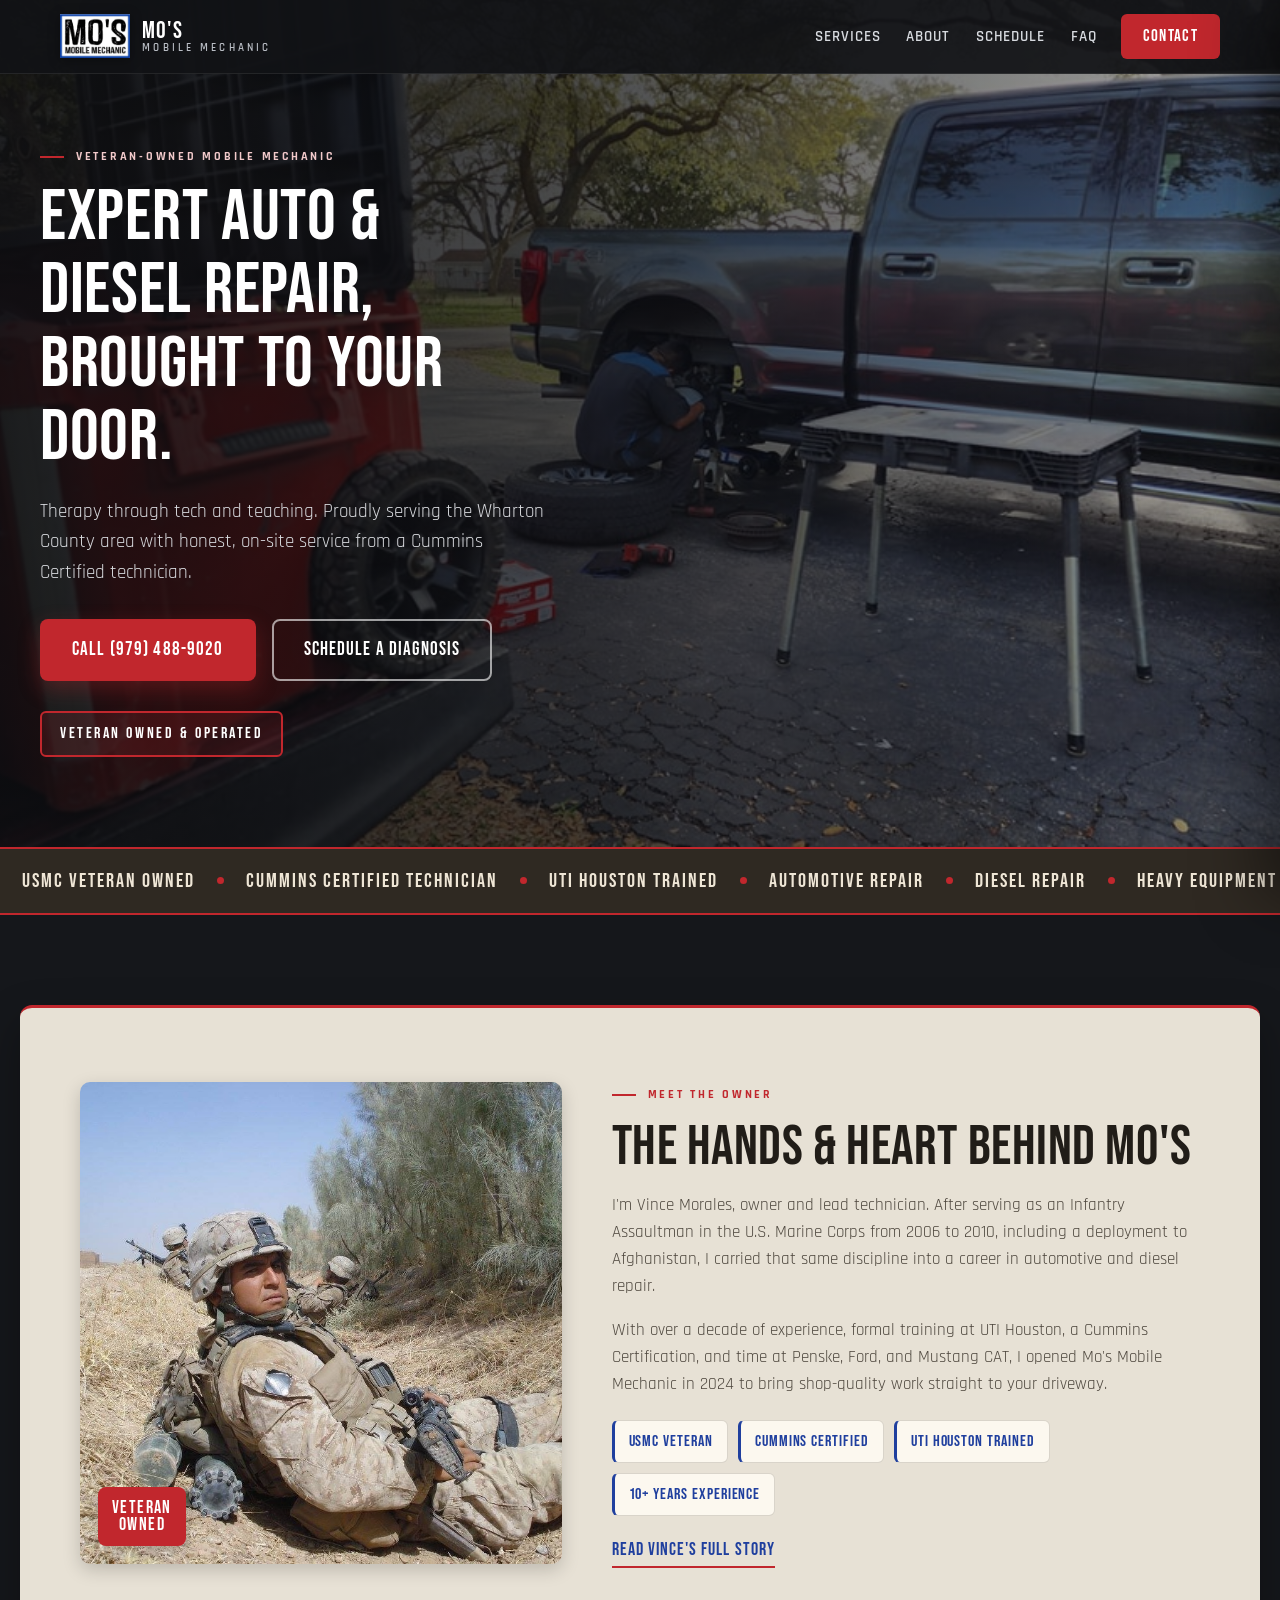
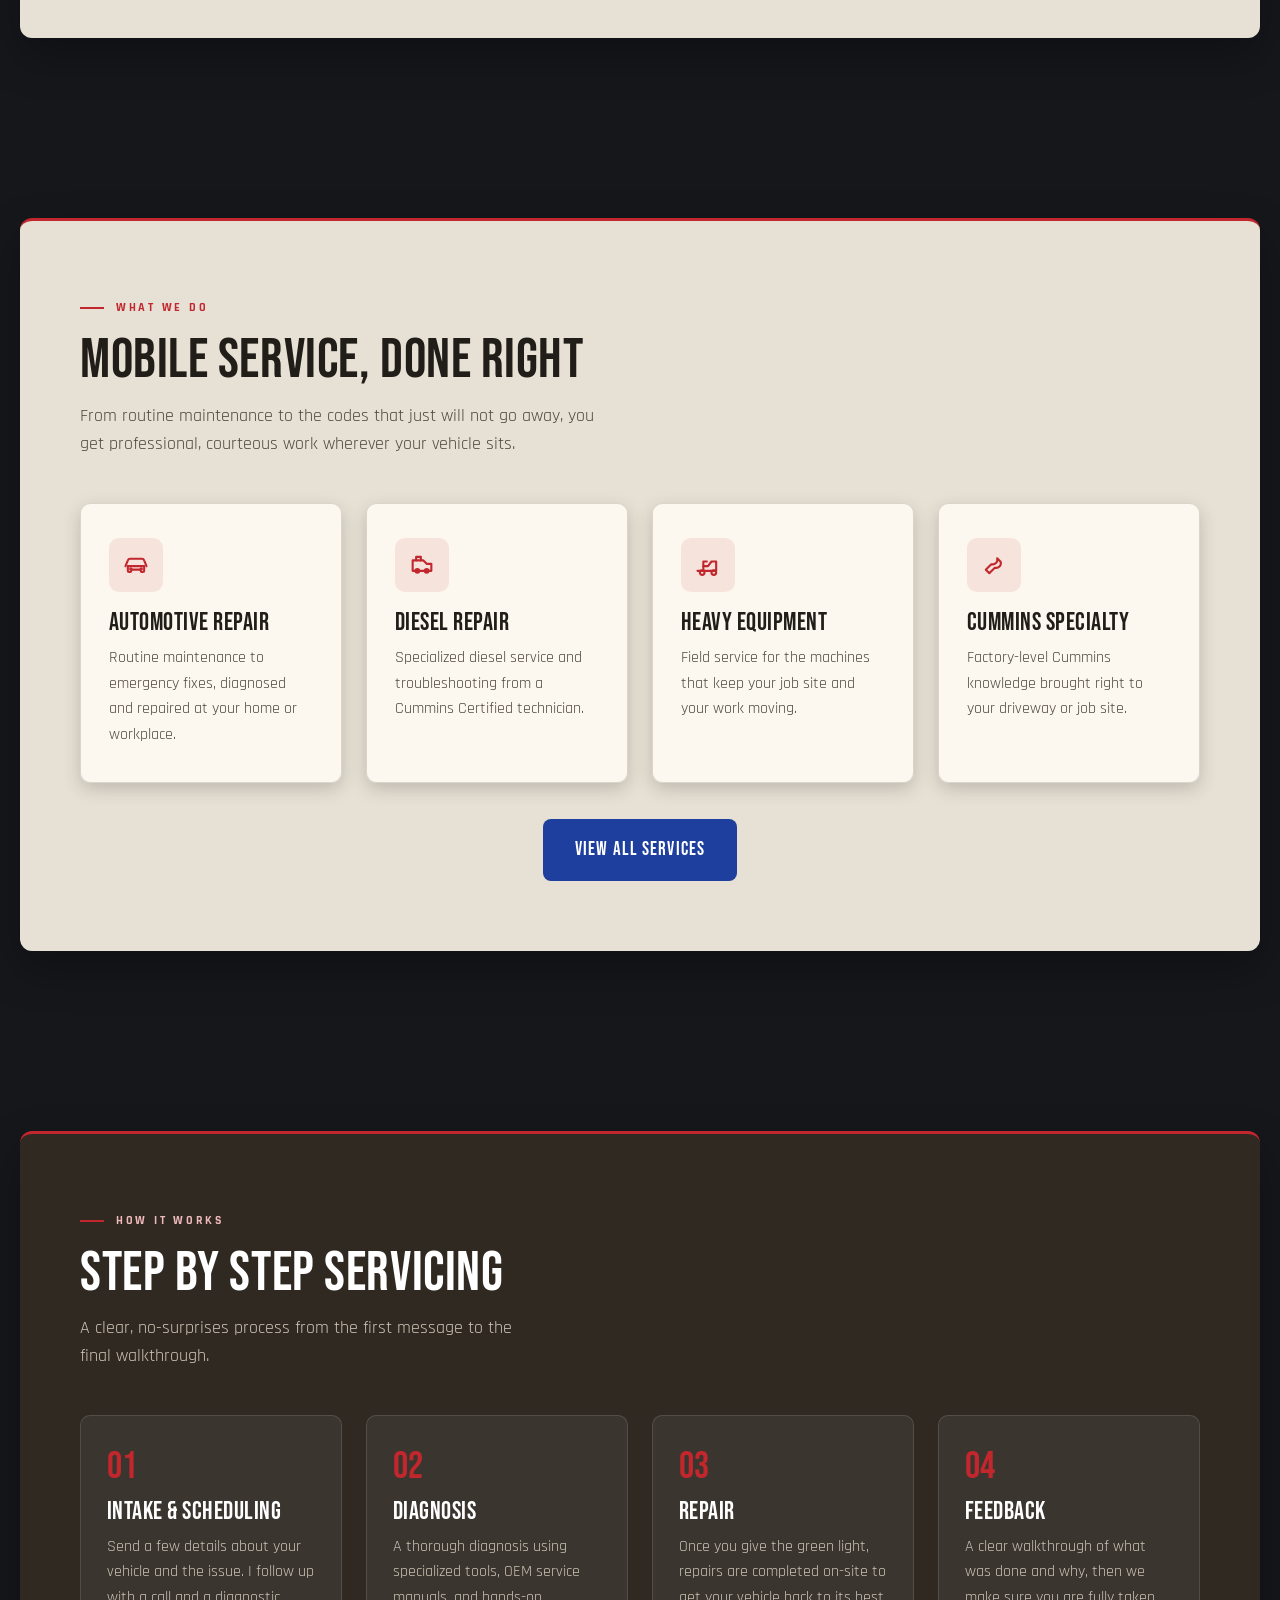
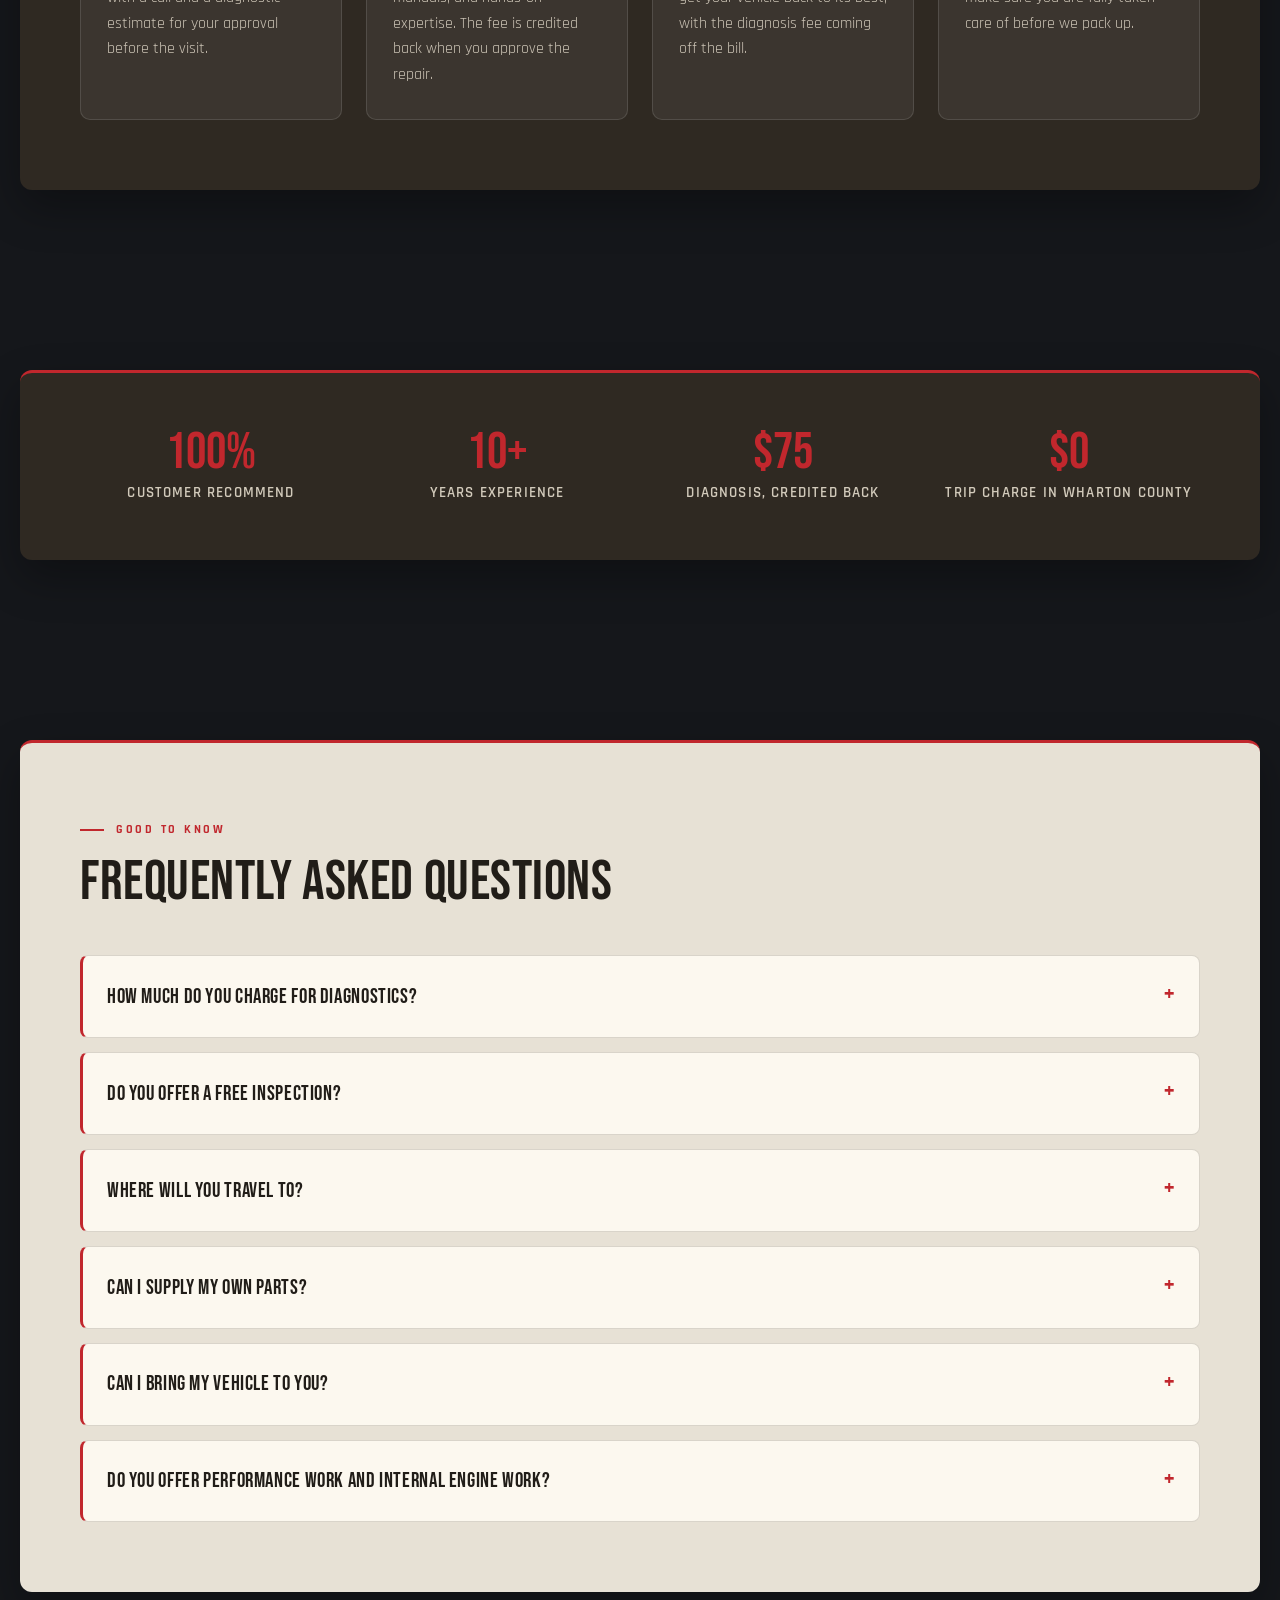
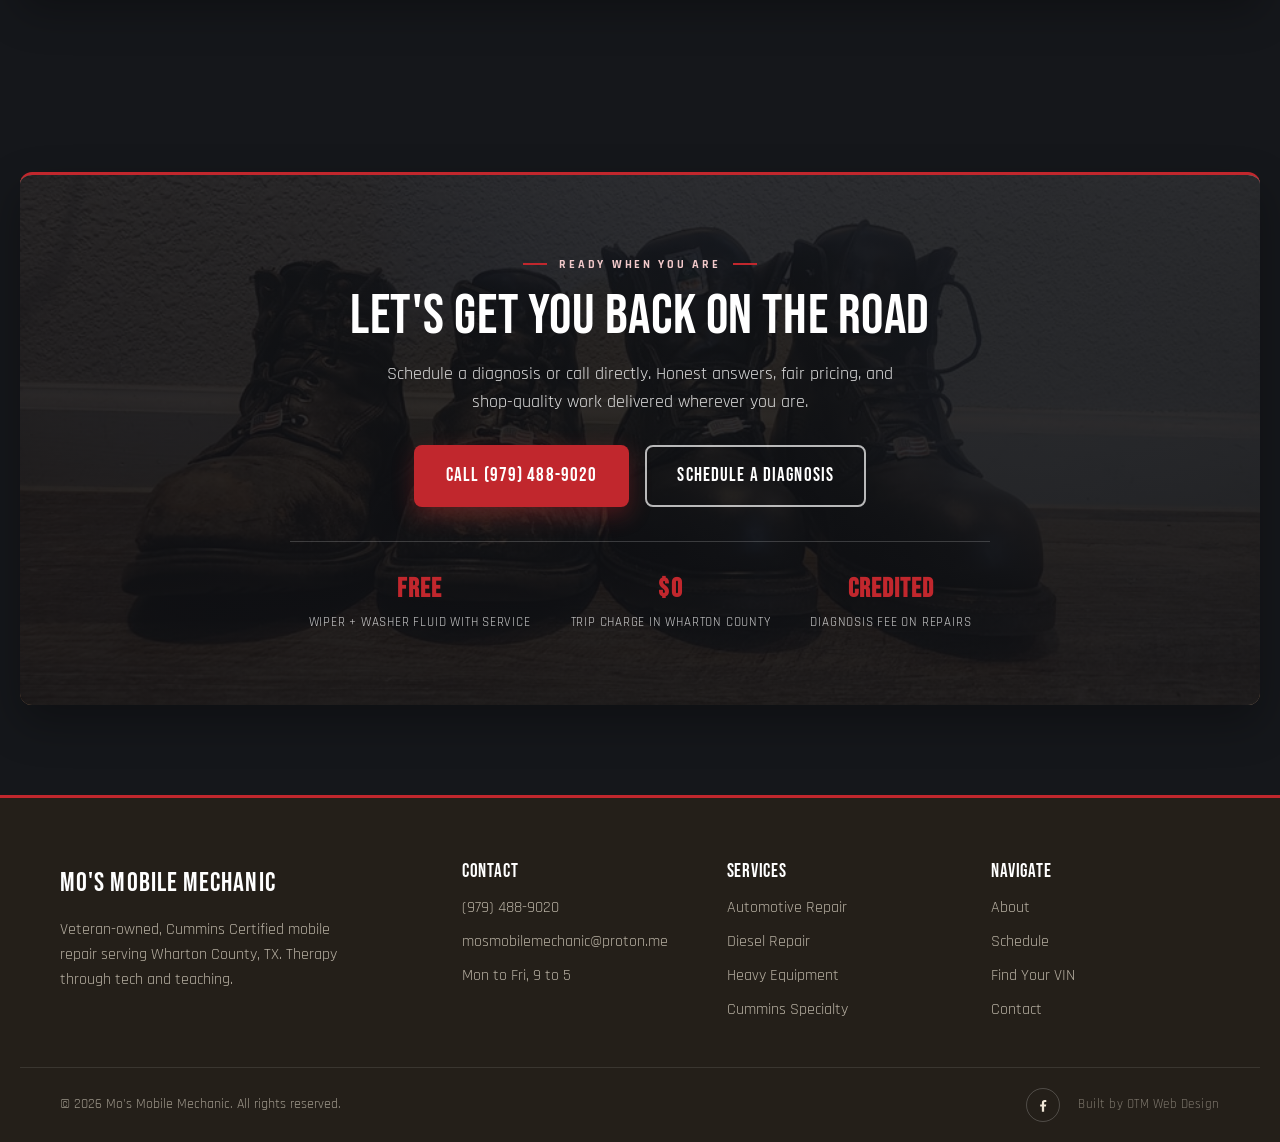
==== index.html @ 241638cc "first" ====
<!DOCTYPE html>
<html lang="en">
<head>
  <meta charset="UTF-8" />
  <meta name="viewport" content="width=device-width, initial-scale=1.0" />
  <title>Mo's Mobile Mechanic | Veteran-Owned Auto &amp; Diesel Repair | Wharton County, TX</title>
  <meta name="description" content="Veteran-owned mobile mechanic serving Wharton County, TX. Cummins Certified, UTI Houston trained. Auto, diesel, and heavy equipment repair brought to your door." />
  <link rel="preconnect" href="https://fonts.googleapis.com" />
  <link rel="preconnect" href="https://fonts.gstatic.com" crossorigin />
  <link href="https://fonts.googleapis.com/css2?family=Bebas+Neue&family=Rajdhani:wght@400;500;600;700&display=swap" rel="stylesheet" />
  <link rel="icon" type="image/png" href="assets/favicon.png" />
  <link rel="stylesheet" href="styles.css" />
</head>
<body data-page="home">
  <header class="nav" id="top">
    <div class="nav-inner">
      <a class="brand" href="index.html" aria-label="Mo's Mobile Mechanic home">
        <img class="brand-logo" src="assets/logo.png" alt="Mo's Mobile Mechanic logo" />
        <span class="brand-text">
          <span class="brand-mark">MO'S</span>
          <span class="brand-sub">Mobile Mechanic</span>
        </span>
      </a>
      <nav class="nav-links" aria-label="Primary">
        <a href="services.html" data-nav="services">Services</a>
        <a href="about.html" data-nav="about">About</a>
        <a href="schedule.html" data-nav="schedule">Schedule</a>
        <a href="index.html#faq" data-nav="faq">FAQ</a>
      </nav>
      <a class="nav-cta" href="contact.html" data-nav="contact">Contact</a>
      <button class="hamburger" id="hamburger" aria-label="Open menu" aria-expanded="false" aria-controls="mobileMenu">
        <span></span><span></span><span></span>
      </button>
    </div>
  </header>
  <div class="nav-backdrop" id="navBackdrop"></div>
  <aside class="mobile-menu" id="mobileMenu" aria-hidden="true">
    <nav aria-label="Mobile">
      <a href="services.html">Services</a>
      <a href="about.html">About</a>
      <a href="schedule.html">Schedule</a>
      <a href="index.html#faq">FAQ</a>
      <a class="mobile-cta" href="contact.html">Contact</a>
    </nav>
  </aside>
  <section class="hero">
    <div class="hero-overlay"></div>
    <div class="hero-content">
      <span class="eyebrow eyebrow-light"><i></i>Veteran-Owned Mobile Mechanic</span>
      <h1>Expert Auto &amp; Diesel Repair,<br />Brought To Your Door.</h1>
      <p class="hero-sub">Therapy through tech and teaching. Proudly serving the Wharton County area with honest, on-site service from a Cummins Certified technician.</p>
      <div class="hero-cta">
        <a class="btn btn-primary" href="tel:+19794889020">Call (979) 488-9020</a>
        <a class="btn btn-ghost" href="schedule.html">Schedule a Diagnosis</a>
      </div>
      <div class="hero-badge">Veteran Owned &amp; Operated</div>
    </div>
  </section>
  <div class="marquee" aria-hidden="true">
    <div class="marquee-track">
      <span>USMC Veteran Owned</span><i></i><span>Cummins Certified Technician</span><i></i><span>UTI Houston Trained</span><i></i><span>Automotive Repair</span><i></i><span>Diesel Repair</span><i></i><span>Heavy Equipment</span><i></i><span>No Trip Charge in Wharton County</span><i></i>
      <span>USMC Veteran Owned</span><i></i><span>Cummins Certified Technician</span><i></i><span>UTI Houston Trained</span><i></i><span>Automotive Repair</span><i></i><span>Diesel Repair</span><i></i><span>Heavy Equipment</span><i></i><span>No Trip Charge in Wharton County</span><i></i>
    </div>
  </div>
  <section class="section" id="about">
    <div class="container frame intro-grid">
      <div class="intro-media">
        <img src="assets/about-main.jpg" alt="Vince Morales, owner and lead technician of Mo's Mobile Mechanic" />
        <span class="media-badge">Veteran<br />Owned</span>
      </div>
      <div class="intro-copy">
        <span class="eyebrow"><i></i>Meet The Owner</span>
        <h2>The Hands &amp; Heart Behind Mo's</h2>
        <p>I'm Vince Morales, owner and lead technician. After serving as an Infantry Assaultman in the U.S. Marine Corps from 2006 to 2010, including a deployment to Afghanistan, I carried that same discipline into a career in automotive and diesel repair.</p>
        <p>With over a decade of experience, formal training at UTI Houston, a Cummins Certification, and time at Penske, Ford, and Mustang CAT, I opened Mo's Mobile Mechanic in 2024 to bring shop-quality work straight to your driveway.</p>
        <ul class="cred-chips"><li>USMC Veteran</li><li>Cummins Certified</li><li>UTI Houston Trained</li><li>10+ Years Experience</li></ul>
        <a class="text-link" href="about.html">Read Vince's full story</a>
      </div>
    </div>
  </section>
  <section class="section" id="services">
    <div class="container frame">
      <div class="frame-head">
        <span class="eyebrow"><i></i>What We Do</span>
        <h2>Mobile Service, Done Right</h2>
        <p class="lede">From routine maintenance to the codes that just will not go away, you get professional, courteous work wherever your vehicle sits.</p>
      </div>
      <div class="cards-grid">
        <article class="card">
          <span class="card-icon" aria-hidden="true"><svg viewBox="0 0 24 24" fill="none" stroke="currentColor" stroke-width="1.8" stroke-linecap="round" stroke-linejoin="round"><path d="M3 13l2-5a2 2 0 0 1 1.9-1.3h10.2A2 2 0 0 1 19 8l2 5"/><path d="M5 13h14v4a1 1 0 0 1-1 1h-1a1 1 0 0 1-1-1v-1H8v1a1 1 0 0 1-1 1H6a1 1 0 0 1-1-1z"/><circle cx="7.5" cy="15.5" r=".6"/><circle cx="16.5" cy="15.5" r=".6"/></svg></span>
          <h3>Automotive Repair</h3>
          <p>Routine maintenance to emergency fixes, diagnosed and repaired at your home or workplace.</p>
        </article>
        <article class="card">
          <span class="card-icon" aria-hidden="true"><svg viewBox="0 0 24 24" fill="none" stroke="currentColor" stroke-width="1.8" stroke-linecap="round" stroke-linejoin="round"><path d="M4 8h9l3 3h4v6H4z"/><circle cx="8" cy="17" r="1.6"/><circle cx="16" cy="17" r="1.6"/><path d="M7 8V5h4v3"/></svg></span>
          <h3>Diesel Repair</h3>
          <p>Specialized diesel service and troubleshooting from a Cummins Certified technician.</p>
        </article>
        <article class="card">
          <span class="card-icon" aria-hidden="true"><svg viewBox="0 0 24 24" fill="none" stroke="currentColor" stroke-width="1.8" stroke-linecap="round" stroke-linejoin="round"><path d="M3 17h5v-4h4l3-4h4v8z"/><circle cx="7" cy="18.5" r="2"/><circle cx="17" cy="18.5" r="2"/><path d="M8 13V9h3"/></svg></span>
          <h3>Heavy Equipment</h3>
          <p>Field service for the machines that keep your job site and your work moving.</p>
        </article>
        <article class="card">
          <span class="card-icon" aria-hidden="true"><svg viewBox="0 0 24 24" fill="none" stroke="currentColor" stroke-width="1.8" stroke-linecap="round" stroke-linejoin="round"><path d="M14.7 6.3a4 4 0 0 1-5 5L6 15l-1 1 3 3 1-1 3.7-3.7a4 4 0 0 0 5-5z"/></svg></span>
          <h3>Cummins Specialty</h3>
          <p>Factory-level Cummins knowledge brought right to your driveway or job site.</p>
        </article>
      </div>
      <div class="frame-foot"><a class="btn btn-secondary" href="services.html">View All Services</a></div>
    </div>
  </section>
  <section class="section" id="process">
    <div class="container frame frame-deep">
      <div class="frame-head">
        <span class="eyebrow"><i></i>How It Works</span>
        <h2>Step By Step Servicing</h2>
        <p class="lede">A clear, no-surprises process from the first message to the final walkthrough.</p>
      </div>
      <div class="steps-grid">
        <article class="step"><span class="step-num">01</span><h3>Intake &amp; Scheduling</h3><p>Send a few details about your vehicle and the issue. I follow up with a call and a diagnostic estimate for your approval before the visit.</p></article>
        <article class="step"><span class="step-num">02</span><h3>Diagnosis</h3><p>A thorough diagnosis using specialized tools, OEM service manuals, and hands-on expertise. The fee is credited back when you approve the repair.</p></article>
        <article class="step"><span class="step-num">03</span><h3>Repair</h3><p>Once you give the green light, repairs are completed on-site to get your vehicle back to its best, with the diagnosis fee coming off the bill.</p></article>
        <article class="step"><span class="step-num">04</span><h3>Feedback</h3><p>A clear walkthrough of what was done and why, then we make sure you are fully taken care of before we pack up.</p></article>
      </div>
    </div>
  </section>
  <section class="section" id="stats">
    <div class="container frame frame-deep stats-frame">
      <div class="stat"><span class="stat-num">100%</span><span class="stat-label">Customer Recommend</span></div>
      <div class="stat"><span class="stat-num">10+</span><span class="stat-label">Years Experience</span></div>
      <div class="stat"><span class="stat-num">$75</span><span class="stat-label">Diagnosis, Credited Back</span></div>
      <div class="stat"><span class="stat-num">$0</span><span class="stat-label">Trip Charge In Wharton County</span></div>
    </div>
  </section>
  <section class="section" id="faq">
    <div class="container frame">
      <div class="frame-head"><span class="eyebrow"><i></i>Good To Know</span><h2>Frequently Asked Questions</h2></div>
      <div class="faq-list">
        <details class="faq-item"><summary>How much do you charge for diagnostics?</summary><div class="faq-body"><p>Every diagnostic session is billed at $75 per hour, typically lasting about one hour. If you decide to proceed with repairs, that fee is deducted from your repair invoice. Some issues, like a no-start or complex electrical problems, can require additional diagnostics. I will always send an estimate for your approval before arriving.</p></div></details>
        <details class="faq-item"><summary>Do you offer a free inspection?</summary><div class="faq-body"><p>All inspections are part of the diagnostic service, which is $75 per hour. That fee is credited toward your repair invoice if you choose to move forward with the work I recommend.</p></div></details>
        <details class="faq-item"><summary>Where will you travel to?</summary><div class="faq-body"><p>I am based in Wharton, TX and offer free travel within Wharton County. For locations outside the area, there is a modest travel fee of $0.50 per mile, plus travel time billed at half rate, or $37.50 per hour. I am happy to estimate these fees up front so you can make an informed decision.</p></div></details>
        <details class="faq-item"><summary>Can I supply my own parts?</summary><div class="faq-body"><p>Yes, you can provide your own parts. I am glad to use them, though please note I cannot offer a warranty on customer-supplied parts.</p></div></details>
        <details class="faq-item"><summary>Can I bring my vehicle to you?</summary><div class="faq-body"><p>I do not operate out of a shop. The service is mobile and I come to your location. If you live in a multi-family dwelling like an apartment, I just need to confirm we have permission to perform service on-site.</p></div></details>
        <details class="faq-item"><summary>Do you offer performance work and internal engine work?</summary><div class="faq-body"><p>I am not a performance specialist, so for tuning I will point you to an expert with a shop and specialized equipment. Engine work depends on the scope. I am happy to take a look and will gladly refer you to a dedicated brick-and-mortar shop if it falls outside my mobile setup.</p></div></details>
      </div>
    </div>
  </section>
  <section class="section" id="cta">
    <div class="container cta-strip">
      <div class="cta-overlay"></div>
      <div class="cta-content">
        <span class="eyebrow eyebrow-center eyebrow-light"><i></i>Ready When You Are<i></i></span>
        <h2>Let's Get You Back On The Road</h2>
        <p class="lede">Schedule a diagnosis or call directly. Honest answers, fair pricing, and shop-quality work delivered wherever you are.</p>
        <div class="cta-buttons">
          <a class="btn btn-primary" href="tel:+19794889020">Call (979) 488-9020</a>
          <a class="btn btn-ghost-light" href="schedule.html">Schedule a Diagnosis</a>
        </div>
        <div class="trust-strip">
          <div class="trust-item"><strong>Free</strong><span>Wiper + Washer Fluid With Service</span></div>
          <div class="trust-item"><strong>$0</strong><span>Trip Charge In Wharton County</span></div>
          <div class="trust-item"><strong>Credited</strong><span>Diagnosis Fee On Repairs</span></div>
        </div>
      </div>
    </div>
  </section>
  <footer class="footer">
    <div class="footer-inner">
      <div class="footer-col footer-brand">
        <span class="brand-mark">MO'S MOBILE MECHANIC</span>
        <p>Veteran-owned, Cummins Certified mobile repair serving Wharton County, TX. Therapy through tech and teaching.</p>
      </div>
      <div class="footer-col">
        <h4>Contact</h4>
        <ul>
          <li><a href="tel:+19794889020">(979) 488-9020</a></li>
          <li><a href="mailto:mosmobilemechanic@proton.me">mosmobilemechanic@proton.me</a></li>
          <li>Mon to Fri, 9 to 5</li>
        </ul>
      </div>
      <div class="footer-col">
        <h4>Services</h4>
        <ul>
          <li><a href="services.html">Automotive Repair</a></li>
          <li><a href="services.html">Diesel Repair</a></li>
          <li><a href="services.html">Heavy Equipment</a></li>
          <li><a href="services.html">Cummins Specialty</a></li>
        </ul>
      </div>
      <div class="footer-col">
        <h4>Navigate</h4>
        <ul>
          <li><a href="about.html">About</a></li>
          <li><a href="schedule.html">Schedule</a></li>
          <li><a href="schedule.html#vin">Find Your VIN</a></li>
          <li><a href="contact.html">Contact</a></li>
        </ul>
      </div>
    </div>
    <div class="footer-bottom">
      <span>&copy; 2026 Mo's Mobile Mechanic. All rights reserved.</span>
      <div class="footer-bottom-right">
        <a class="social" href="#" aria-label="Facebook">
          <svg viewBox="0 0 24 24" fill="currentColor" aria-hidden="true"><path d="M13.5 21v-7h2.4l.4-2.8h-2.8V9.4c0-.8.2-1.4 1.4-1.4h1.5V5.5c-.3 0-1.2-.1-2.2-.1-2.2 0-3.7 1.3-3.7 3.8v2H8.2V14h2.3v7z"/></svg>
        </a>
        <a class="otm-credit" href="https://otm-designs.com" target="_blank" rel="noopener">Built by OTM Web Design</a>
      </div>
    </div>
  </footer>
  <div class="call-bar">
    <a href="tel:+19794889020">Call Now</a>
    <a href="schedule.html">Schedule</a>
  </div>
  <script src="script.js"></script>
</body>
</html>
---- styles.css ----
/* ===== MO'S MOBILE MECHANIC | OTM Web Design ===== */
/* Palette pulled from the client's existing brand: royal blue + brick red + black, */
/* executed in the OTM background-build pattern (dark locked bg + warm cream frames). */

:root {
  /* Brand accents (from current site) */
  --red: #c1272d;          /* primary accent */
  --red-deep: #921c20;     /* secondary / hover */
  --blue: #1f3f9e;         /* secondary brand color */
  --blue-deep: #15306f;

  /* Dark + text */
  --bg-dark: #15171b;      /* fallback behind the locked image */
  --ink: #211d18;          /* dark text on warm frames */
  --ink-soft: #4f483f;
  --line: rgba(60, 50, 38, 0.18);

  /* Warm floating frames */
  --cream: rgba(245, 238, 226, 0.94);   /* primary frame */
  --ivory: rgba(252, 248, 240, 0.98);   /* sub-cards */
  --sandstone: rgba(236, 226, 209, 0.95);
  --bronze: #2f2922;       /* deep emphasis frame (marquee / process / stats) */
  --bronze-2: #241f19;     /* footer, deepest */
  --bronze-text: #efe6d6;

  /* Shadows */
  --shadow-soft: 0 6px 18px rgba(0, 0, 0, 0.18);
  --shadow-lift: 0 18px 44px rgba(0, 0, 0, 0.30);

  --container: 1240px;
  --radius: 12px;
}

* { margin: 0; padding: 0; box-sizing: border-box; }

html { scroll-behavior: smooth; scroll-padding-top: 92px; }

body {
  font-family: 'Rajdhani', sans-serif;
  font-size: 17px;
  line-height: 1.6;
  color: var(--ink);
  background-color: var(--bg-dark);
  position: relative;
  overflow-x: hidden;
}

/* Locked atmospheric background */
body::before {
  content: "";
  position: fixed;
  inset: 0;
  background-image: url('assets/body-bg.jpg');
  background-size: cover;
  background-position: center;
  filter: brightness(0.55);
  z-index: -1;
}

h1, h2, h3, h4 {
  font-family: 'Bebas Neue', sans-serif;
  font-weight: 400;
  line-height: 1.02;
  letter-spacing: 0.01em;
  text-wrap: balance;
}

h1 { font-size: clamp(2.8rem, 6vw, 4.5rem); }
h2 { font-size: clamp(2.2rem, 4.5vw, 3.5rem); }
h3 { font-size: 1.55rem; letter-spacing: 0.02em; }

a { color: inherit; text-decoration: none; }
img { display: block; max-width: 100%; }

.lede { font-size: 1.12rem; color: var(--ink-soft); max-width: 60ch; text-wrap: pretty; }

/* ===== EYEBROW ===== */
.eyebrow {
  display: inline-flex;
  align-items: center;
  gap: 12px;
  font-size: 0.78rem;
  font-weight: 700;
  letter-spacing: 0.22em;
  text-transform: uppercase;
  color: var(--red);
  margin-bottom: 14px;
}
.eyebrow i { display: inline-block; width: 24px; height: 2px; background: var(--red); }
.eyebrow-light { color: #f1c9ca; }
.eyebrow-light i { background: var(--red); }
.eyebrow-center { justify-content: center; }

/* ===== BUTTONS ===== */
.btn {
  display: inline-flex;
  align-items: center;
  justify-content: center;
  font-family: 'Bebas Neue', sans-serif;
  font-size: 1.18rem;
  letter-spacing: 0.06em;
  padding: 14px 30px;
  border-radius: 8px;
  border: 2px solid transparent;
  cursor: pointer;
  transition: transform 0.2s ease, background 0.2s ease, color 0.2s ease, box-shadow 0.2s ease;
}
.btn:hover { transform: translateY(-2px); }
.btn-primary { background: var(--red); color: #fff; box-shadow: 0 8px 22px rgba(193, 39, 45, 0.32); }
.btn-primary:hover { background: var(--red-deep); }
.btn-secondary { background: var(--blue); color: #fff; }
.btn-secondary:hover { background: var(--blue-deep); }
.btn-ghost { background: transparent; color: #fff; border-color: rgba(255, 255, 255, 0.6); }
.btn-ghost:hover { border-color: #fff; background: rgba(255, 255, 255, 0.1); }
.btn-ghost-light { background: transparent; color: #fff; border-color: rgba(255, 255, 255, 0.7); }
.btn-ghost-light:hover { background: rgba(255, 255, 255, 0.12); border-color: #fff; }
.btn-block { width: 100%; }

/* ===== NAV ===== */
.nav {
  position: fixed;
  top: 0; left: 0; right: 0;
  z-index: 120;
  background: rgba(18, 19, 22, 0.92);
  border-bottom: 1px solid rgba(255, 255, 255, 0.08);
}
.nav-inner {
  max-width: var(--container);
  margin: 0 auto;
  padding: 14px 40px;
  display: flex;
  align-items: center;
  gap: 24px;
}
.brand { display: flex; align-items: center; gap: 12px; }
.brand-logo {
  height: 44px; width: auto;
  filter: drop-shadow(0 2px 6px rgba(0, 0, 0, 0.35));
  transition: transform 0.25s ease;
}
.brand:hover .brand-logo { transform: scale(1.04); }
.brand-text { display: flex; flex-direction: column; line-height: 1; }
.brand-mark { font-family: 'Bebas Neue', sans-serif; font-size: 1.5rem; color: #fff; letter-spacing: 0.04em; }
.brand-sub { font-size: 0.7rem; letter-spacing: 0.28em; text-transform: uppercase; color: #b9bdc4; font-weight: 600; }

.nav-links { display: flex; align-items: center; gap: 26px; margin-left: auto; }
.nav-links a {
  font-size: 0.92rem;
  font-weight: 600;
  letter-spacing: 0.06em;
  text-transform: uppercase;
  color: #d7dadf;
  transition: color 0.2s ease;
}
.nav-links a:hover { color: var(--red); }

.nav-cta {
  font-family: 'Bebas Neue', sans-serif;
  font-size: 1.05rem;
  letter-spacing: 0.08em;
  padding: 9px 22px;
  background: var(--red);
  color: #fff;
  border-radius: 6px;
  transition: background 0.2s ease, transform 0.2s ease;
}
.nav-cta:hover { background: var(--red-deep); transform: translateY(-2px); }

/* Hamburger */
.hamburger {
  display: none;
  width: 48px; height: 48px;
  position: relative;
  background: transparent; border: none; cursor: pointer;
  z-index: 220;
}
.hamburger span {
  position: absolute; left: 11px;
  width: 26px; height: 2.5px;
  background: var(--red);
  border-radius: 2px;
  transition: transform 0.3s cubic-bezier(0.5, 0, 0.2, 1), opacity 0.3s cubic-bezier(0.5, 0, 0.2, 1);
}
.hamburger span:nth-child(1) { top: 16px; }
.hamburger span:nth-child(2) { top: 22.75px; }
.hamburger span:nth-child(3) { top: 29.5px; }
body.nav-open .hamburger span:nth-child(1) { transform: translateY(6.75px) rotate(45deg); }
body.nav-open .hamburger span:nth-child(2) { opacity: 0; }
body.nav-open .hamburger span:nth-child(3) { transform: translateY(-6.75px) rotate(-45deg); }

/* Mobile menu */
.nav-backdrop {
  position: fixed; inset: 0;
  background: rgba(0, 0, 0, 0.55);
  backdrop-filter: blur(2px);
  opacity: 0; pointer-events: none;
  transition: opacity 0.35s ease;
  z-index: 200;
}
body.nav-open .nav-backdrop { opacity: 1; pointer-events: auto; }
.mobile-menu {
  position: fixed; top: 0; right: 0; bottom: 0;
  width: min(78vw, 360px);
  background: linear-gradient(165deg, #14305f 0%, #0f2247 60%, #0c1c39 100%);
  border-left: 3px solid var(--red);
  box-shadow: -20px 0 60px rgba(0, 0, 0, 0.45);
  padding: 96px 32px 50px;
  transform: translateX(100%);
  transition: transform 0.4s cubic-bezier(0.5, 0, 0.2, 1);
  z-index: 210;
}
body.nav-open .mobile-menu { transform: translateX(0); }
.mobile-menu nav { display: flex; flex-direction: column; }
.mobile-menu a {
  font-family: 'Bebas Neue', sans-serif;
  font-size: 1.55rem;
  letter-spacing: 0.1em;
  color: #eef1f6;
  padding: 18px 0;
  border-bottom: 1px solid rgba(193, 39, 45, 0.3);
  transition: color 0.25s ease, padding-left 0.25s ease;
}
.mobile-menu a:hover { color: #f6b8ba; padding-left: 10px; }
.mobile-menu .mobile-cta {
  margin-top: 26px;
  background: var(--red);
  color: #fff;
  text-align: center;
  border-radius: 8px;
  border-bottom: none;
  padding: 16px;
}
.mobile-menu .mobile-cta:hover { padding-left: 0; background: var(--red-deep); }

/* ===== HERO ===== */
.hero {
  position: relative;
  min-height: 88vh;
  display: flex;
  align-items: center;
  padding: 140px 40px 90px;
  background-image: url('assets/hero-main.jpg');
  background-size: cover;
  background-position: center;
}
.hero-overlay {
  position: absolute; inset: 0;
  background: linear-gradient(90deg, rgba(12, 13, 16, 0.92) 0%, rgba(12, 13, 16, 0.74) 45%, rgba(12, 13, 16, 0.35) 100%);
}
.hero-content { position: relative; max-width: var(--container); margin: 0 auto; width: 100%; }
.hero h1 { color: #fff; max-width: 18ch; }
.hero-sub { color: #d7d9dd; font-size: 1.2rem; max-width: 52ch; margin: 22px 0 30px; text-wrap: pretty; }
.hero-cta { display: flex; flex-wrap: wrap; gap: 16px; }
.hero-badge {
  display: inline-block;
  margin-top: 30px;
  font-family: 'Bebas Neue', sans-serif;
  font-size: 1rem;
  letter-spacing: 0.16em;
  text-transform: uppercase;
  color: #fff;
  border: 2px solid var(--red);
  background: rgba(193, 39, 45, 0.16);
  padding: 8px 18px;
  border-radius: 6px;
}

/* ===== MARQUEE ===== */
.marquee {
  overflow: hidden;
  background: var(--bronze);
  border-top: 2px solid var(--red);
  border-bottom: 2px solid var(--red);
  padding: 16px 0;
}
.marquee-track {
  display: inline-flex;
  align-items: center;
  white-space: nowrap;
  animation: scroll 40s linear infinite;
}
.marquee:hover .marquee-track { animation-play-state: paused; }
.marquee-track span {
  font-family: 'Bebas Neue', sans-serif;
  font-size: 1.25rem;
  letter-spacing: 0.1em;
  color: var(--bronze-text);
  padding: 0 22px;
}
.marquee-track i { width: 7px; height: 7px; border-radius: 50%; background: var(--red); display: inline-block; }
@keyframes scroll { from { transform: translateX(0); } to { transform: translateX(-50%); } }

/* ===== SECTION + FRAME ===== */
.section { padding: 90px 0; }
.container { max-width: var(--container); margin: 0 auto; padding: 0 40px; }
.frame {
  position: relative;
  background: var(--cream);
  border-top: 3px solid var(--red);
  border-radius: var(--radius);
  box-shadow: var(--shadow-lift);
  padding: 70px 60px;
}
.frame-deep {
  background: var(--bronze);
  color: var(--bronze-text);
}
.frame-deep .eyebrow { color: #f0b9bb; }
.frame-deep h2, .frame-deep h3 { color: #fff; }
.frame-deep .lede { color: rgba(239, 230, 214, 0.82); }

.frame-head { max-width: 720px; margin-bottom: 44px; }
.frame-head h2 { margin-bottom: 12px; }

/* ===== INTRO GRID ===== */
.intro-grid { display: grid; grid-template-columns: 0.9fr 1.1fr; gap: 50px; align-items: center; }
.intro-media { position: relative; }
.intro-media img { width: 100%; height: 100%; object-fit: cover; border-radius: 10px; box-shadow: var(--shadow-soft); }
.media-badge {
  position: absolute; bottom: 18px; left: 18px;
  font-family: 'Bebas Neue', sans-serif;
  font-size: 1.1rem;
  line-height: 1;
  letter-spacing: 0.08em;
  text-align: center;
  color: #fff;
  background: var(--red);
  padding: 12px 14px;
  border-radius: 8px;
  box-shadow: var(--shadow-soft);
}
.intro-copy h2 { margin-bottom: 16px; }
.intro-copy p { margin-bottom: 16px; color: var(--ink-soft); }
.cred-chips { list-style: none; display: flex; flex-wrap: wrap; gap: 10px; margin-top: 22px; }
.cred-chips li {
  font-family: 'Bebas Neue', sans-serif;
  font-size: 0.98rem;
  letter-spacing: 0.06em;
  color: var(--blue);
  background: var(--ivory);
  border: 1px solid var(--line);
  border-left: 3px solid var(--blue);
  padding: 8px 14px;
  border-radius: 6px;
}

/* ===== CARDS ===== */
.cards-grid { display: grid; grid-template-columns: repeat(4, 1fr); gap: 24px; }
.card {
  background: var(--ivory);
  border: 1px solid var(--line);
  border-radius: 10px;
  padding: 34px 28px;
  box-shadow: var(--shadow-soft);
  transition: transform 0.25s ease, box-shadow 0.25s ease, border-color 0.25s ease;
}
.card:hover { transform: translateY(-4px); box-shadow: var(--shadow-lift); border-color: var(--red); }
.card-icon {
  display: inline-flex;
  width: 54px; height: 54px;
  align-items: center; justify-content: center;
  color: var(--red);
  background: rgba(193, 39, 45, 0.1);
  border-radius: 10px;
  margin-bottom: 18px;
}
.card-icon svg { width: 28px; height: 28px; }
.card h3 { margin-bottom: 10px; }
.card p { color: var(--ink-soft); font-size: 1rem; }

/* ===== STEPS ===== */
.steps-grid { display: grid; grid-template-columns: repeat(4, 1fr); gap: 24px; }
.step {
  background: rgba(255, 255, 255, 0.06);
  border: 1px solid rgba(255, 255, 255, 0.12);
  border-radius: 10px;
  padding: 32px 26px;
  transition: transform 0.25s ease, border-color 0.25s ease;
}
.step:hover { transform: translateY(-4px); border-color: var(--red); }
.step-num {
  font-family: 'Bebas Neue', sans-serif;
  font-size: 2.4rem;
  color: var(--red);
  display: block;
  line-height: 1;
  margin-bottom: 12px;
}
.step h3 { color: #fff; margin-bottom: 10px; }
.step p { color: rgba(239, 230, 214, 0.8); font-size: 1rem; }

/* ===== STATS ===== */
.stats-frame { display: grid; grid-template-columns: repeat(4, 1fr); gap: 24px; text-align: center; padding: 54px 60px; }
.stat-num { font-family: 'Bebas Neue', sans-serif; font-size: 3.2rem; color: var(--red); line-height: 1; display: block; }
.stat-label { font-size: 0.92rem; letter-spacing: 0.08em; text-transform: uppercase; color: rgba(239, 230, 214, 0.85); font-weight: 600; }

/* ===== FAQ ===== */
.faq-list { display: flex; flex-direction: column; gap: 14px; }
.faq-item {
  background: var(--ivory);
  border: 1px solid var(--line);
  border-left: 3px solid var(--red);
  border-radius: 8px;
  overflow: hidden;
}
.faq-item summary {
  list-style: none;
  cursor: pointer;
  padding: 20px 24px;
  font-family: 'Bebas Neue', sans-serif;
  font-size: 1.3rem;
  letter-spacing: 0.03em;
  color: var(--ink);
  display: flex;
  justify-content: space-between;
  align-items: center;
}
.faq-item summary::-webkit-details-marker { display: none; }
.faq-item summary::after {
  content: "+";
  font-size: 1.6rem;
  color: var(--red);
  transition: transform 0.25s ease;
}
.faq-item[open] summary::after { transform: rotate(45deg); }
.faq-body { padding: 0 24px 22px; }
.faq-body p { color: var(--ink-soft); }

/* ===== CTA STRIP (image background, contained) ===== */
.cta-strip {
  position: relative;
  border-radius: var(--radius);
  border-top: 3px solid var(--red);
  overflow: hidden;
  box-shadow: var(--shadow-lift);
  background-image: url('assets/cta-bg.jpg');
  background-size: cover;
  background-position: center;
  padding: 72px 60px;
  text-align: center;
}
.cta-overlay {
  position: absolute; inset: 0;
  background: linear-gradient(180deg, rgba(15, 16, 20, 0.86), rgba(15, 16, 20, 0.9));
}
.cta-content { position: relative; max-width: 700px; margin: 0 auto; }
.cta-content h2 { color: #fff; margin-bottom: 14px; }
.cta-content .lede { color: rgba(255, 255, 255, 0.85); margin: 0 auto 28px; }
.cta-buttons { display: flex; flex-wrap: wrap; gap: 16px; justify-content: center; }
.trust-strip {
  display: flex;
  justify-content: center;
  gap: 40px;
  margin-top: 34px;
  padding-top: 26px;
  border-top: 1px solid rgba(255, 255, 255, 0.18);
  flex-wrap: wrap;
}
.trust-item { display: flex; flex-direction: column; align-items: center; }
.trust-item strong { font-family: 'Bebas Neue', sans-serif; font-size: 1.7rem; color: var(--red); letter-spacing: 0.04em; }
.trust-item span { font-size: 0.82rem; letter-spacing: 0.06em; text-transform: uppercase; color: rgba(255, 255, 255, 0.78); }

/* ===== CONTACT ===== */
.contact-grid { display: grid; grid-template-columns: 1.2fr 0.8fr; gap: 44px; }
.contact-form-col h2 { margin-bottom: 12px; }
.contact-form { margin-top: 26px; display: flex; flex-direction: column; gap: 16px; }
.field-row { display: grid; grid-template-columns: 1fr 1fr; gap: 16px; }
.contact-form label { display: flex; flex-direction: column; gap: 7px; font-size: 0.88rem; font-weight: 600; letter-spacing: 0.04em; text-transform: uppercase; color: var(--ink-soft); }
.contact-form input, .contact-form textarea {
  font-family: 'Rajdhani', sans-serif;
  font-size: 1rem;
  padding: 12px 14px;
  border: 1px solid var(--line);
  border-radius: 7px;
  background: var(--ivory);
  color: var(--ink);
  transition: border-color 0.2s ease, box-shadow 0.2s ease;
}
.contact-form input:focus, .contact-form textarea:focus {
  outline: none;
  border-color: var(--red);
  box-shadow: 0 0 0 3px rgba(193, 39, 45, 0.18);
}
.contact-form button { margin-top: 6px; }

.contact-info {
  background: var(--bronze);
  color: var(--bronze-text);
  border-radius: 10px;
  padding: 34px 30px;
  align-self: start;
}
.contact-info h3 { color: #fff; margin-bottom: 18px; }
.info-list { list-style: none; display: flex; flex-direction: column; gap: 16px; margin-bottom: 22px; }
.info-list li { display: flex; flex-direction: column; gap: 2px; }
.info-label { font-size: 0.75rem; letter-spacing: 0.16em; text-transform: uppercase; color: #f0b9bb; font-weight: 700; }
.info-list a:hover { color: #fff; text-decoration: underline; }
.info-note { font-size: 0.92rem; color: rgba(239, 230, 214, 0.75); margin-top: 18px; }

/* ===== FOOTER ===== */
.footer { background: var(--bronze-2); border-top: 3px solid var(--red); color: var(--bronze-text); padding: 64px 0 0; }
.footer-inner {
  max-width: var(--container);
  margin: 0 auto;
  padding: 0 40px 44px;
  display: grid;
  grid-template-columns: 1.6fr 1fr 1fr 1fr;
  gap: 36px;
}
.footer-brand .brand-mark { font-size: 1.7rem; color: #fff; display: block; margin-bottom: 12px; }
.footer-brand p { color: rgba(239, 230, 214, 0.72); font-size: 0.98rem; max-width: 38ch; }
.footer-col h4 { font-size: 1.2rem; color: #fff; margin-bottom: 14px; letter-spacing: 0.04em; }
.footer-col ul { list-style: none; display: flex; flex-direction: column; gap: 9px; }
.footer-col li, .footer-col a { color: rgba(239, 230, 214, 0.72); font-size: 0.98rem; }
.footer-col a:hover { color: var(--red); }
.footer-bottom {
  border-top: 1px solid rgba(255, 255, 255, 0.1);
  padding: 20px 40px;
  max-width: var(--container);
  margin: 0 auto;
  display: flex;
  justify-content: space-between;
  align-items: center;
  flex-wrap: wrap;
  gap: 14px;
}
.footer-bottom span { font-size: 0.88rem; color: rgba(239, 230, 214, 0.6); }
.footer-bottom-right { display: flex; align-items: center; gap: 18px; }
.social { width: 34px; height: 34px; display: inline-flex; align-items: center; justify-content: center; border: 1px solid rgba(255, 255, 255, 0.2); border-radius: 50%; color: var(--bronze-text); transition: background 0.2s ease, color 0.2s ease; }
.social svg { width: 18px; height: 18px; }
.social:hover { background: var(--red); color: #fff; border-color: var(--red); }
.otm-credit { font-size: 0.8rem; letter-spacing: 0.04em; color: rgba(239, 230, 214, 0.45); }
.otm-credit:hover { color: rgba(239, 230, 214, 0.8); }

/* ===== STICKY MOBILE CALL BAR ===== */
.call-bar { display: none; }

/* ===== RESPONSIVE ===== */
@media (max-width: 1100px) {
  .cards-grid { grid-template-columns: repeat(2, 1fr); }
  .steps-grid { grid-template-columns: repeat(2, 1fr); }
  .frame { padding: 50px 36px; }
  .footer-inner { grid-template-columns: 1fr 1fr; }
}

@media (max-width: 900px) {
  .nav-inner { padding: 12px 24px; }
  .nav-links, .nav-cta { display: none; }
  .hamburger { display: block; order: -1; }
  .brand { margin-left: auto; margin-right: auto; transform: translateX(-24px); }
  .brand-logo { height: 40px; }
  .brand-text { display: none; }

  .intro-grid { grid-template-columns: 1fr; gap: 32px; }
  .stats-frame { grid-template-columns: repeat(2, 1fr); gap: 30px 24px; }
  .contact-grid { grid-template-columns: 1fr; }
  .field-row { grid-template-columns: 1fr; }

  .hero { min-height: 78vh; padding: 130px 24px 80px; }
  .hero-overlay { background: linear-gradient(180deg, rgba(12, 13, 16, 0.7) 0%, rgba(12, 13, 16, 0.88) 100%); }

  .call-bar {
    display: flex;
    position: fixed;
    bottom: 0; left: 0; right: 0;
    z-index: 130;
    box-shadow: 0 -6px 18px rgba(0, 0, 0, 0.3);
  }
  .call-bar a {
    flex: 1;
    text-align: center;
    font-family: 'Bebas Neue', sans-serif;
    font-size: 1.25rem;
    letter-spacing: 0.08em;
    padding: 16px 0;
    color: #fff;
  }
  .call-bar a:first-child { background: var(--red); }
  .call-bar a:last-child { background: var(--blue); }
  body { padding-bottom: 56px; }
}

@media (max-width: 560px) {
  .container { padding: 0 20px; }
  .frame { padding: 36px 22px; }
  .cards-grid, .steps-grid { grid-template-columns: 1fr; }
  .stats-frame { grid-template-columns: 1fr 1fr; }
  .trust-strip { gap: 22px; }
  .footer-inner { grid-template-columns: 1fr; }
  .nav-inner { padding: 10px 20px; }
}

/* ===== MULTI-PAGE ADDITIONS ===== */

/* Active nav state */
.nav-links a.is-active { color: var(--red); }

/* Inline text link (e.g. "read full story") */
.text-link {
  display: inline-block;
  margin-top: 20px;
  font-family: 'Bebas Neue', sans-serif;
  font-size: 1.1rem;
  letter-spacing: 0.06em;
  color: var(--blue);
  border-bottom: 2px solid var(--red);
  padding-bottom: 2px;
  transition: color 0.2s ease;
}
.text-link:hover { color: var(--red); }

.frame-foot { margin-top: 36px; text-align: center; }

/* Inner-page hero (no marquee, so it carries the bottom accent border) */
.hero--page {
  min-height: 52vh;
  border-bottom: 3px solid var(--red);
}
.hero-content--center { text-align: center; }
.hero-content--center .hero-sub { margin-left: auto; margin-right: auto; }
.hero--page h1 { max-width: 22ch; margin-left: auto; margin-right: auto; }

/* Center accent tab on the first content frame of inner pages */
.frame--first::after {
  content: "";
  position: absolute;
  top: -3px;
  left: 50%;
  transform: translateX(-50%);
  width: 90px;
  height: 3px;
  background: var(--red);
  border-radius: 0 0 3px 3px;
  box-shadow: 0 4px 14px rgba(193, 39, 45, 0.5);
}

/* 3-up card grid (pricing / values) */
.cards-grid-3 { grid-template-columns: repeat(3, 1fr); }
.price-card { text-align: left; }
.price-num {
  font-family: 'Bebas Neue', sans-serif;
  font-size: 2.6rem;
  line-height: 1;
  color: var(--red);
  display: block;
  margin-bottom: 10px;
}
.frame-deep .price-card { background: rgba(255, 255, 255, 0.06); border-color: rgba(255, 255, 255, 0.12); }
.frame-deep .price-card h3 { color: #fff; }
.frame-deep .price-card p { color: rgba(239, 230, 214, 0.8); }

/* Free offer callout */
.offer-frame { padding: 0; overflow: hidden; }
.offer-inner { display: grid; grid-template-columns: 200px 1fr; align-items: stretch; }
.offer-tag {
  background: var(--red);
  color: #fff;
  font-family: 'Bebas Neue', sans-serif;
  font-size: 3.4rem;
  letter-spacing: 0.04em;
  display: flex;
  align-items: center;
  justify-content: center;
}
.offer-copy { padding: 44px 50px; }
.offer-copy h2 { margin-bottom: 10px; }
.offer-copy p { color: var(--ink-soft); }

/* Booking */
.booking-cta-box { text-align: center; padding: 10px 0 6px; }
.btn-lg { font-size: 1.4rem; padding: 18px 42px; }
.booking-note { margin-top: 16px; color: var(--ink-soft); }
.booking-note a { color: var(--red); font-weight: 700; }
.booking-embed { margin-top: 24px; }
.booking-embed iframe { width: 100%; min-height: 640px; border: 0; border-radius: 10px; background: #fff; }

/* VIN helper */
.vin-grid { display: grid; grid-template-columns: repeat(4, 1fr); gap: 24px; }
.vin-grid .card { text-align: left; }

/* Thank you */
.thanks-section { padding: 130px 0 110px; }
.thanks-frame { text-align: center; max-width: 760px; margin: 0 auto; }
.thanks-frame h1 { margin: 8px 0 16px; color: var(--ink); }
.thanks-frame .lede { margin: 0 auto 30px; }
.thanks-frame .cta-buttons { justify-content: center; }

/* ===== RESPONSIVE (multi-page) ===== */
@media (max-width: 1100px) {
  .cards-grid-3 { grid-template-columns: repeat(2, 1fr); }
  .vin-grid { grid-template-columns: repeat(2, 1fr); }
}
@media (max-width: 900px) {
  .offer-inner { grid-template-columns: 1fr; }
  .offer-tag { padding: 26px 0; font-size: 2.8rem; }
  .offer-copy { padding: 32px 28px; }
}
@media (max-width: 560px) {
  .cards-grid-3, .vin-grid { grid-template-columns: 1fr; }
  .btn-lg { font-size: 1.2rem; padding: 16px 28px; width: 100%; }
}
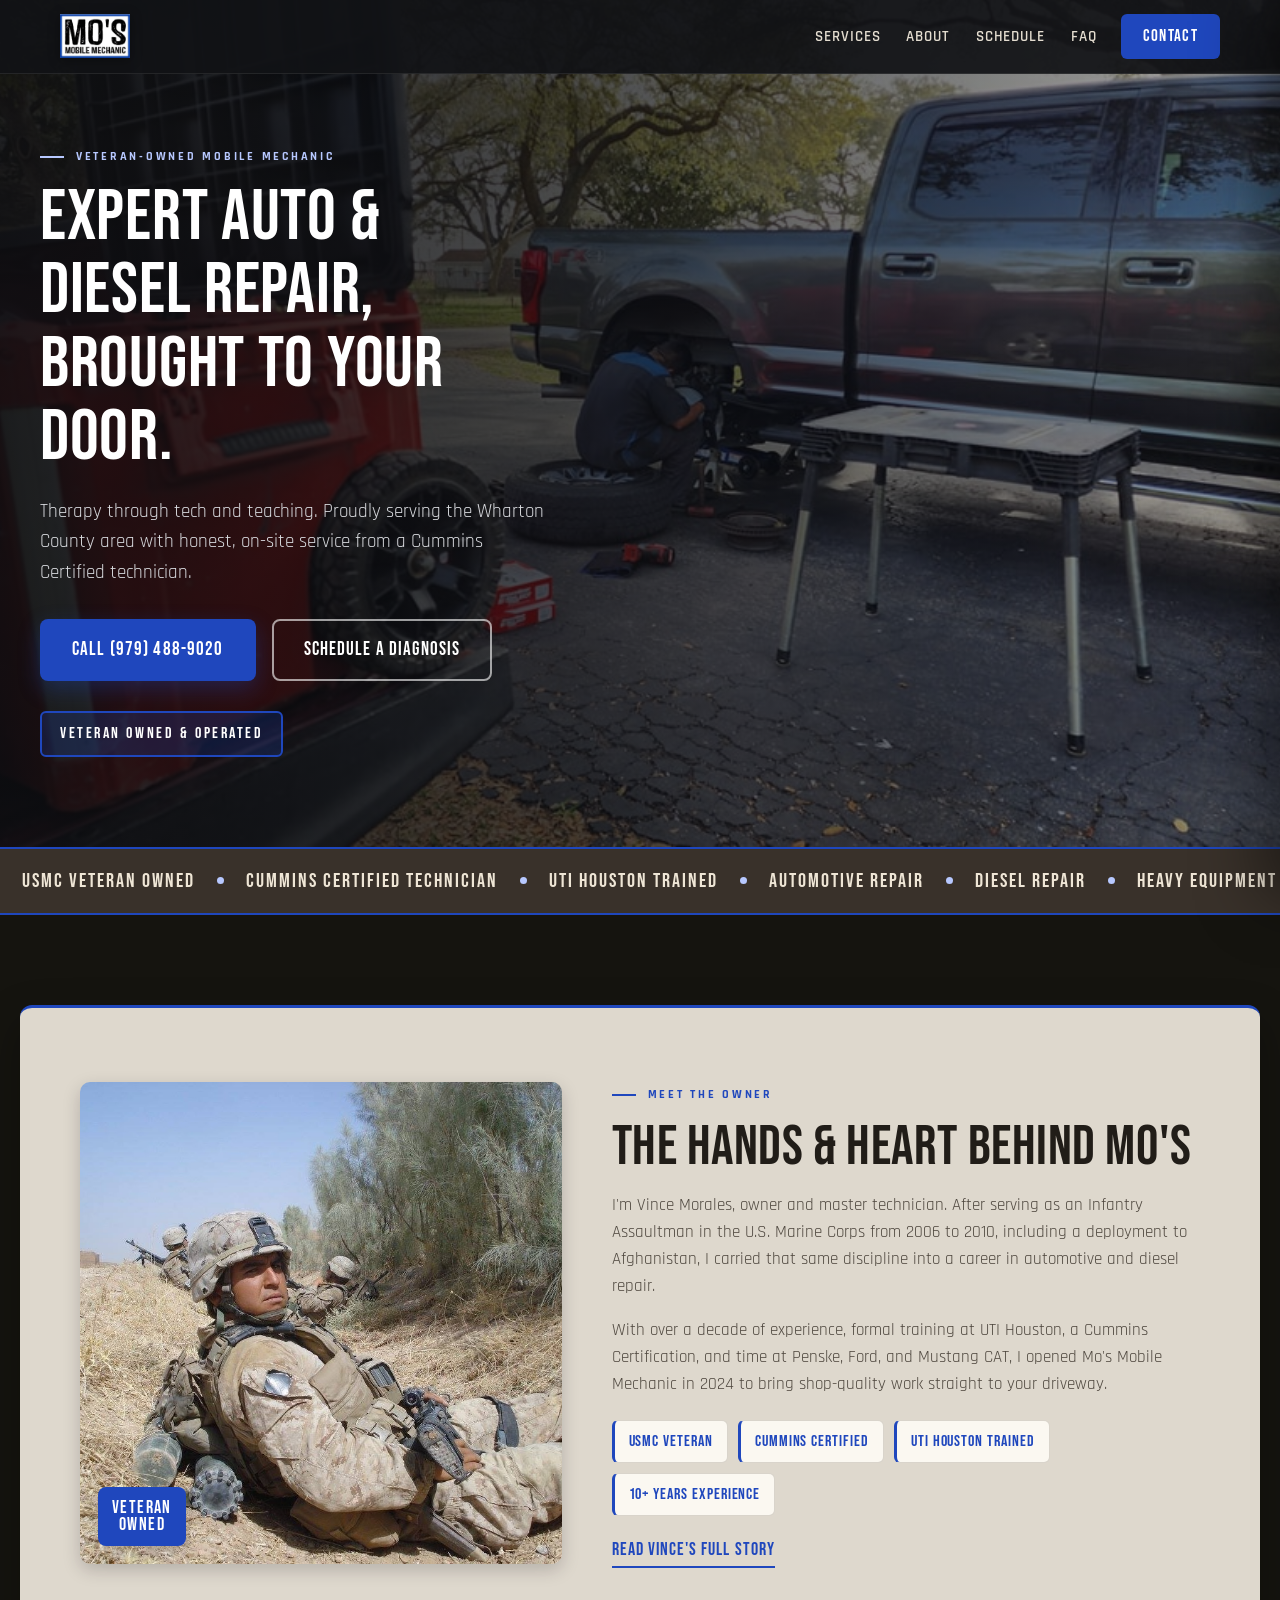
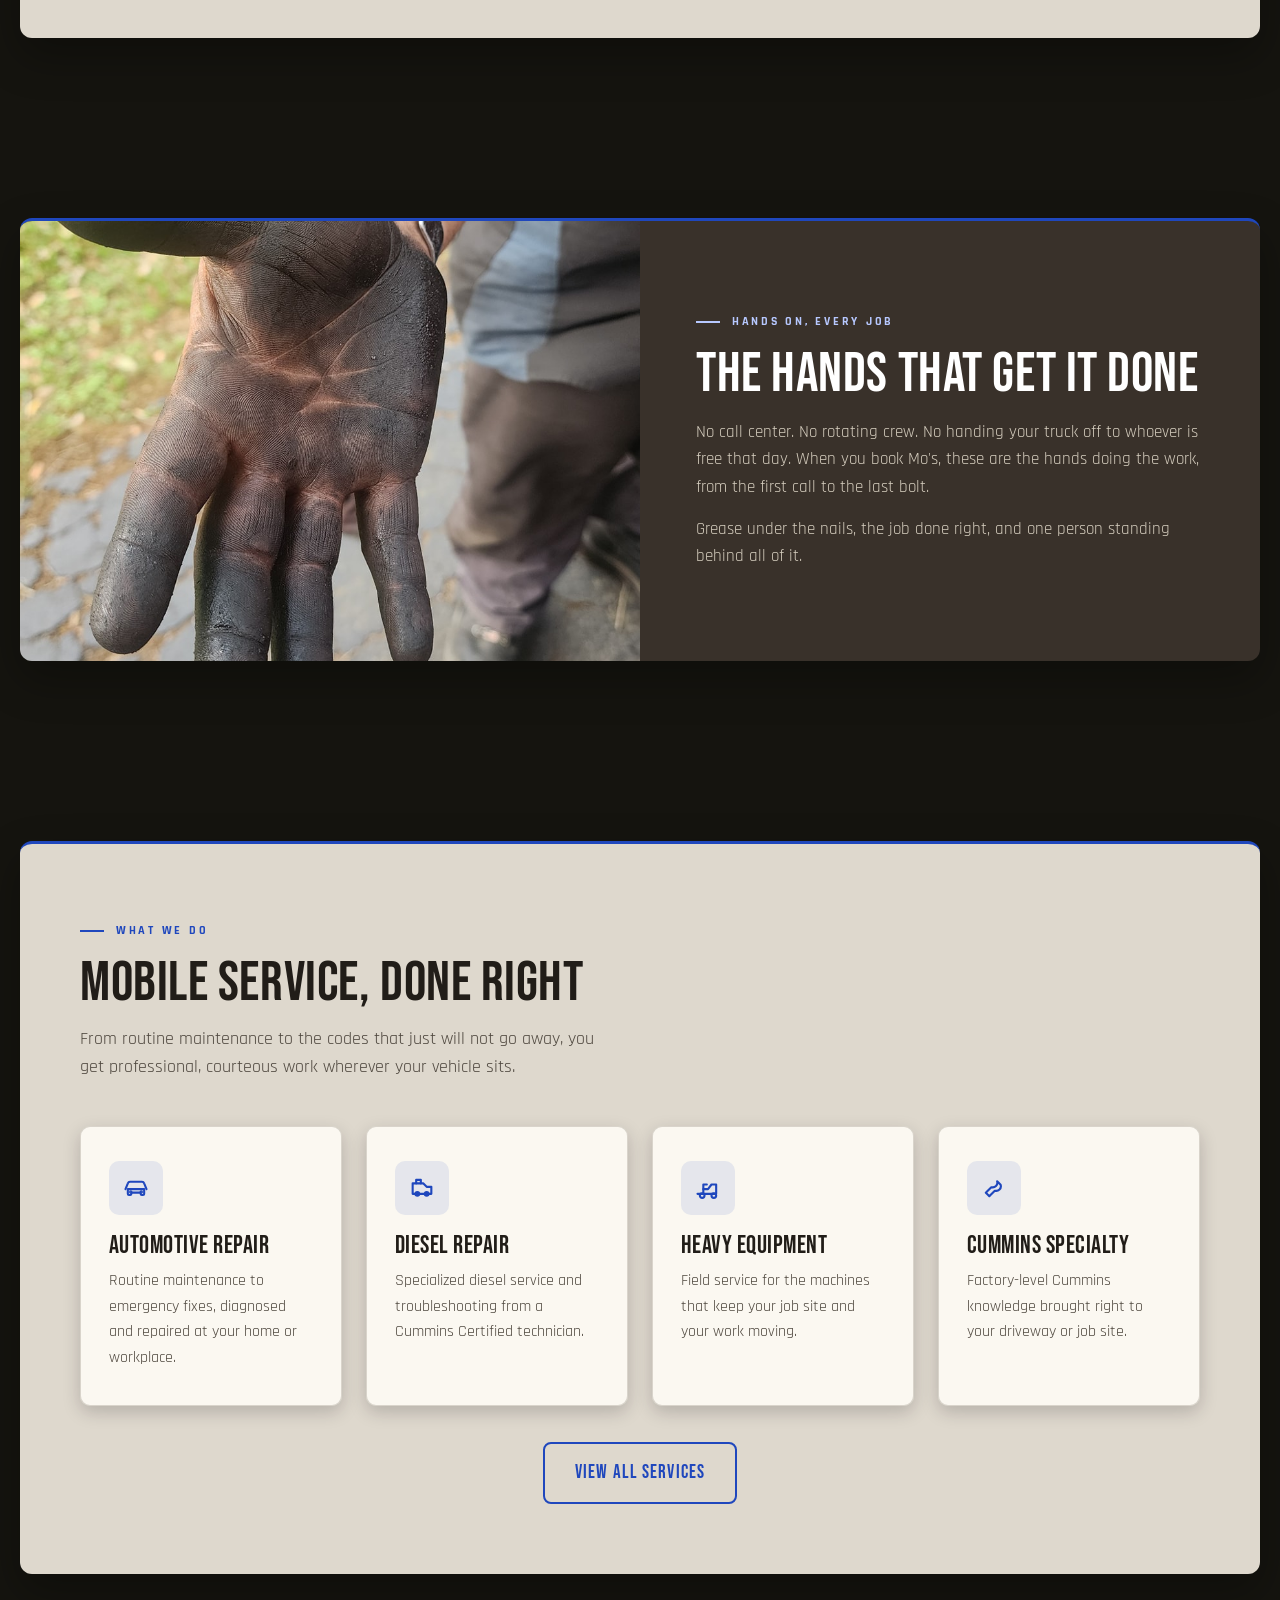
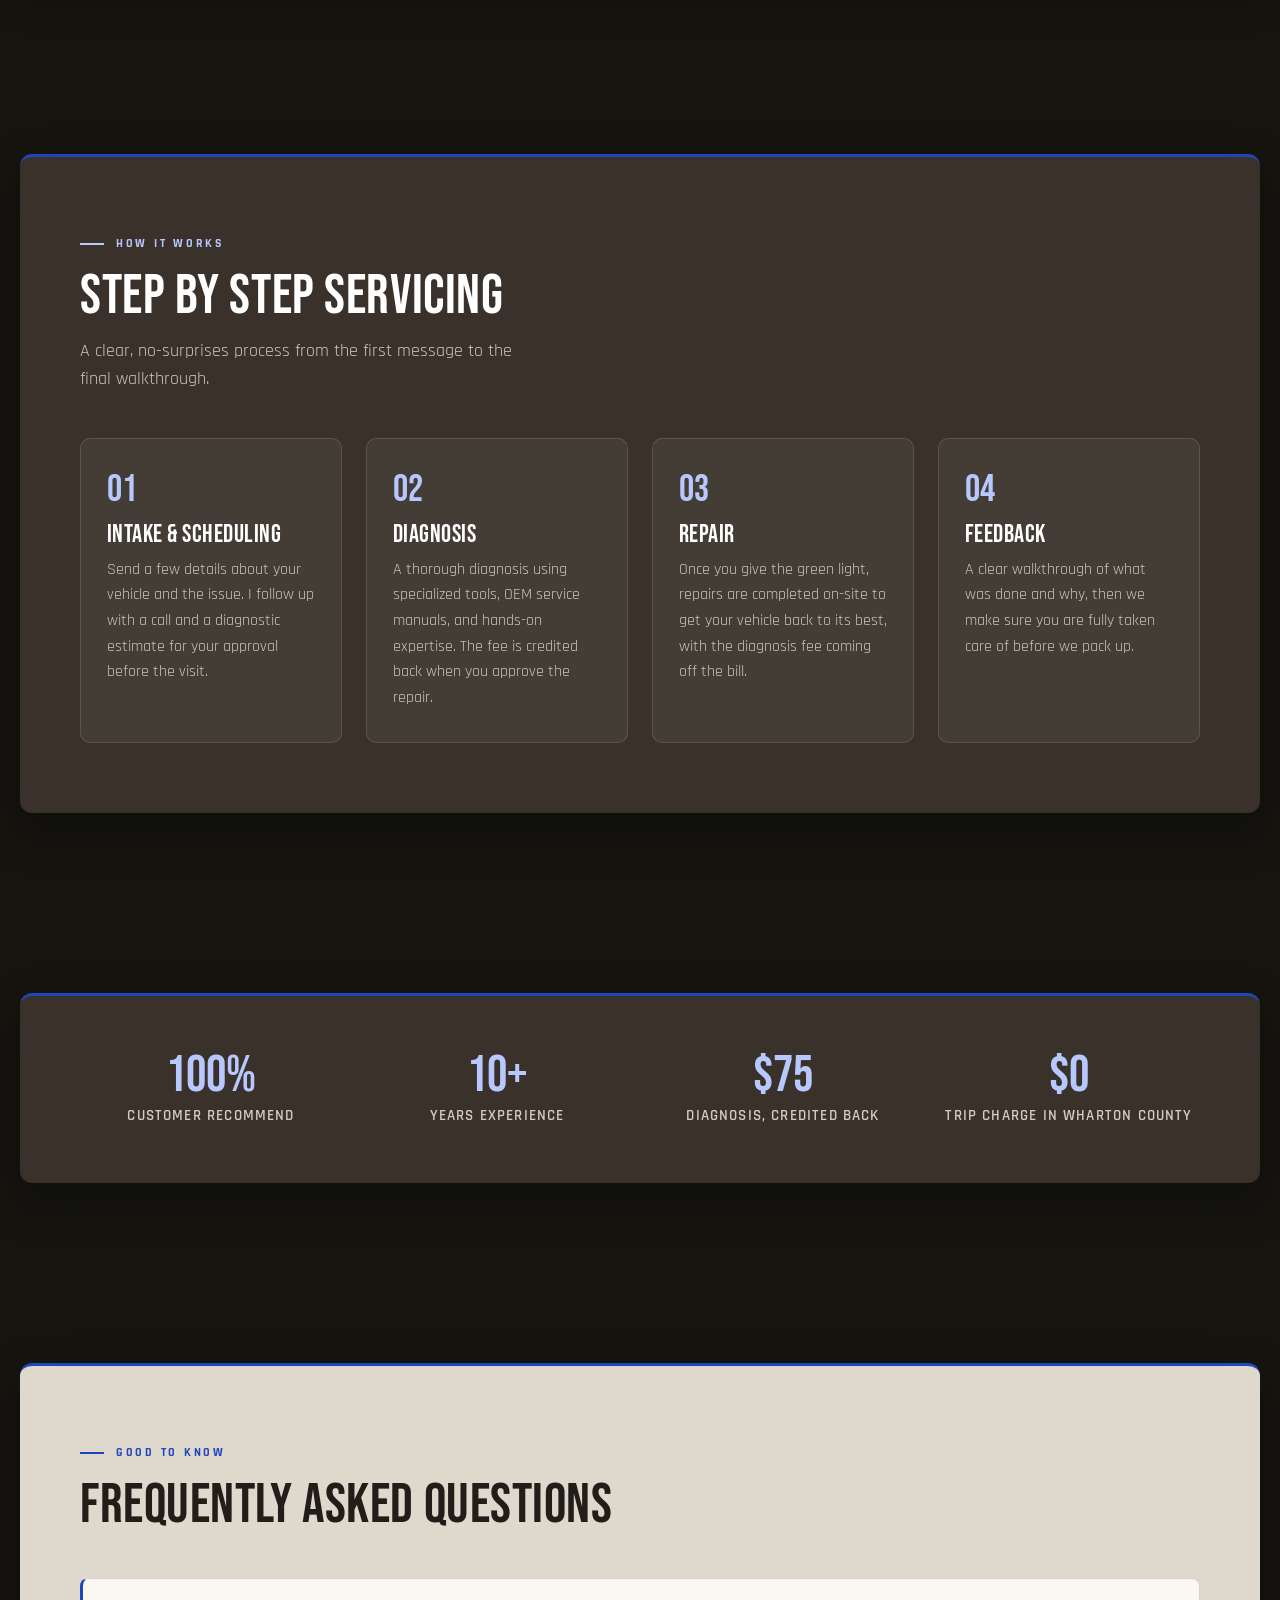
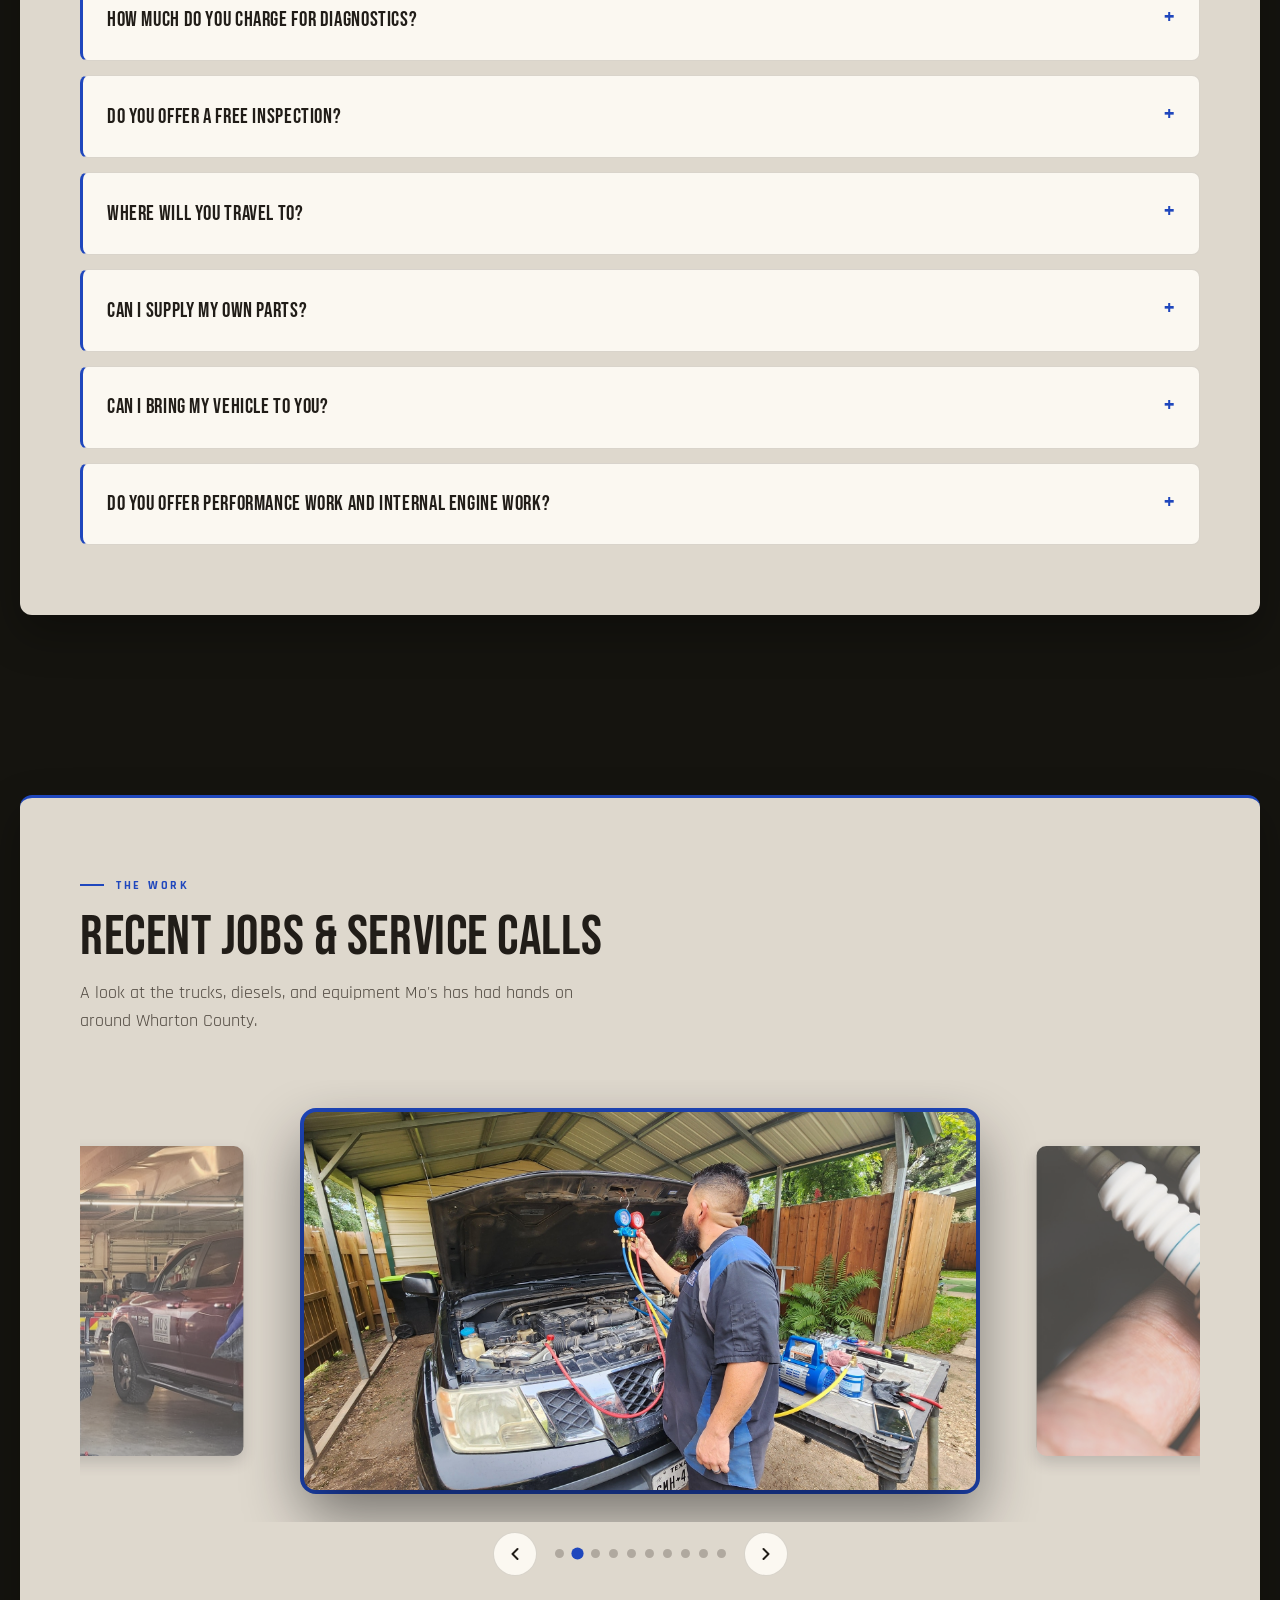
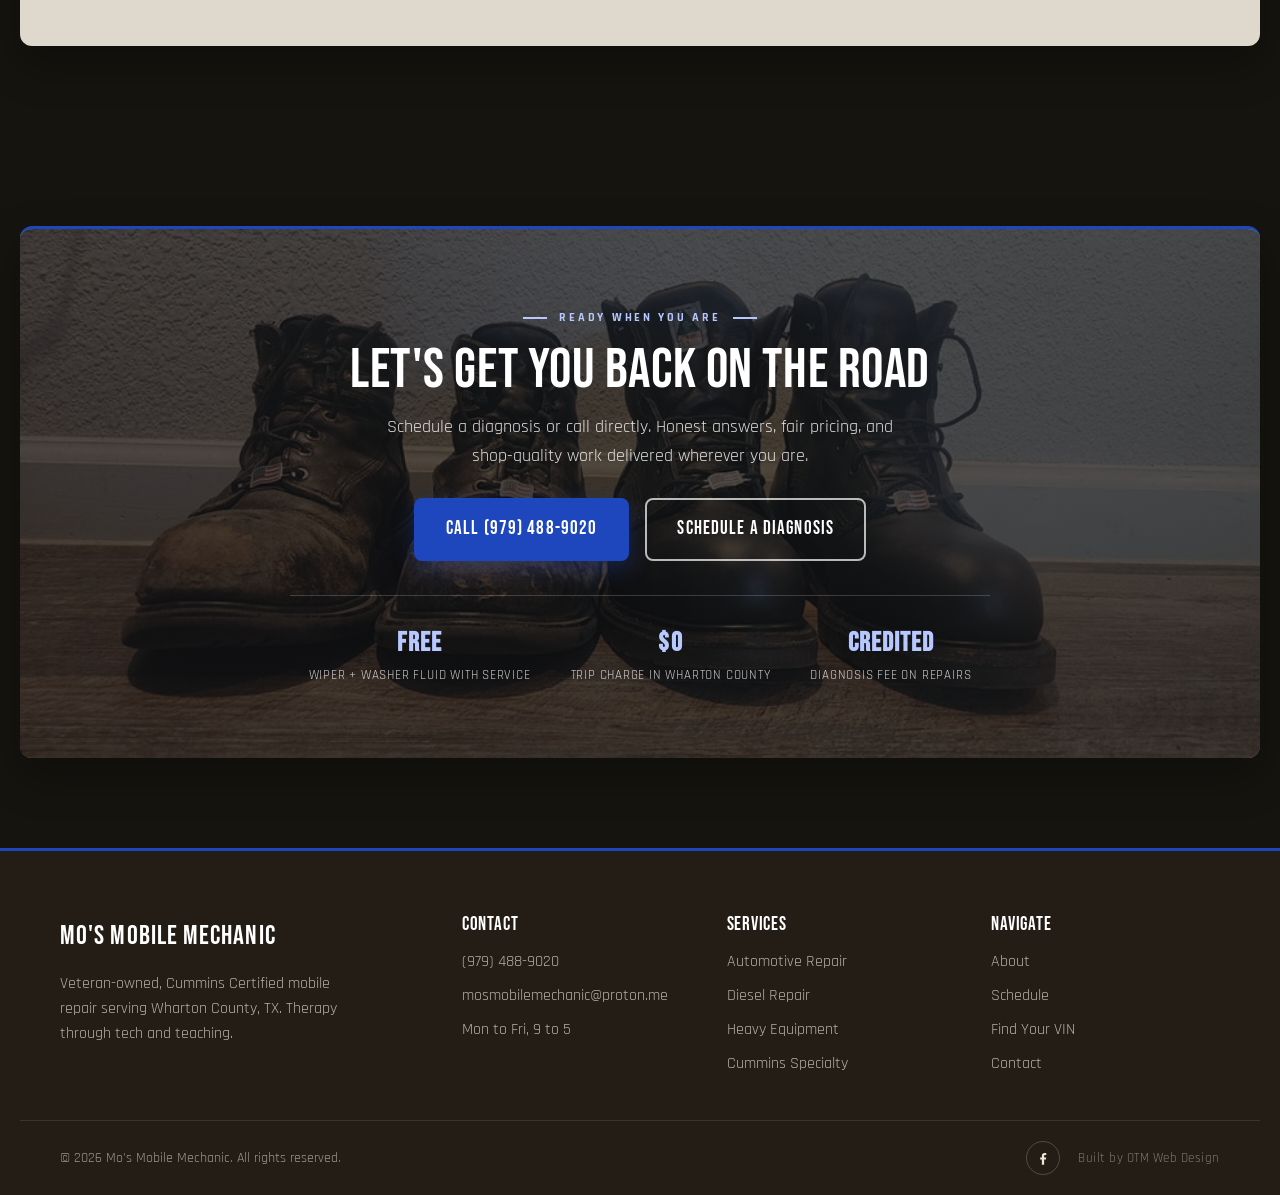
==== commit 788e9493: "polish" ====
--- a/index.html
+++ b/index.html
@@ -16,21 +16,16 @@
     <div class="nav-inner">
       <a class="brand" href="index.html" aria-label="Mo's Mobile Mechanic home">
         <img class="brand-logo" src="assets/logo.png" alt="Mo's Mobile Mechanic logo" />
-        <span class="brand-text">
-          <span class="brand-mark">MO'S</span>
-          <span class="brand-sub">Mobile Mechanic</span>
-        </span>
+        
       </a>
       <nav class="nav-links" aria-label="Primary">
         <a href="services.html" data-nav="services">Services</a>
         <a href="about.html" data-nav="about">About</a>
-        <a href="schedule.html" data-nav="schedule">Schedule</a>
+        <a href="contact.html#schedule" data-nav="schedule">Schedule</a>
         <a href="index.html#faq" data-nav="faq">FAQ</a>
       </nav>
       <a class="nav-cta" href="contact.html" data-nav="contact">Contact</a>
-      <button class="hamburger" id="hamburger" aria-label="Open menu" aria-expanded="false" aria-controls="mobileMenu">
-        <span></span><span></span><span></span>
-      </button>
+      <button class="hamburger" id="hamburger" aria-label="Open menu" aria-expanded="false" aria-controls="mobileMenu"><span></span><span></span><span></span></button>
     </div>
   </header>
   <div class="nav-backdrop" id="navBackdrop"></div>
@@ -38,7 +33,7 @@
     <nav aria-label="Mobile">
       <a href="services.html">Services</a>
       <a href="about.html">About</a>
-      <a href="schedule.html">Schedule</a>
+      <a href="contact.html#schedule">Schedule</a>
       <a href="index.html#faq">FAQ</a>
       <a class="mobile-cta" href="contact.html">Contact</a>
     </nav>
@@ -51,7 +46,7 @@
       <p class="hero-sub">Therapy through tech and teaching. Proudly serving the Wharton County area with honest, on-site service from a Cummins Certified technician.</p>
       <div class="hero-cta">
         <a class="btn btn-primary" href="tel:+19794889020">Call (979) 488-9020</a>
-        <a class="btn btn-ghost" href="schedule.html">Schedule a Diagnosis</a>
+        <a class="btn btn-ghost" href="contact.html#schedule">Schedule a Diagnosis</a>
       </div>
       <div class="hero-badge">Veteran Owned &amp; Operated</div>
     </div>
@@ -64,59 +59,45 @@
   </div>
   <section class="section" id="about">
     <div class="container frame intro-grid">
-      <div class="intro-media">
-        <img src="assets/about-main.jpg" alt="Vince Morales, owner and lead technician of Mo's Mobile Mechanic" />
-        <span class="media-badge">Veteran<br />Owned</span>
-      </div>
+      <div class="intro-media"><img src="assets/about-main.jpg" alt="Vince Morales, owner and master technician of Mo's Mobile Mechanic" /><span class="media-badge">Veteran<br />Owned</span></div>
       <div class="intro-copy">
         <span class="eyebrow"><i></i>Meet The Owner</span>
         <h2>The Hands &amp; Heart Behind Mo's</h2>
-        <p>I'm Vince Morales, owner and lead technician. After serving as an Infantry Assaultman in the U.S. Marine Corps from 2006 to 2010, including a deployment to Afghanistan, I carried that same discipline into a career in automotive and diesel repair.</p>
+        <p>I'm Vince Morales, owner and master technician. After serving as an Infantry Assaultman in the U.S. Marine Corps from 2006 to 2010, including a deployment to Afghanistan, I carried that same discipline into a career in automotive and diesel repair.</p>
         <p>With over a decade of experience, formal training at UTI Houston, a Cummins Certification, and time at Penske, Ford, and Mustang CAT, I opened Mo's Mobile Mechanic in 2024 to bring shop-quality work straight to your driveway.</p>
         <ul class="cred-chips"><li>USMC Veteran</li><li>Cummins Certified</li><li>UTI Houston Trained</li><li>10+ Years Experience</li></ul>
         <a class="text-link" href="about.html">Read Vince's full story</a>
       </div>
     </div>
   </section>
+  <section class="section" id="hands">
+    <div class="container frame frame-deep feature-frame">
+      <div class="feature-inner">
+        <div class="feature-media"><img src="assets/hands.jpg" alt="A mechanic's grease-covered hand after a day of work" /></div>
+        <div class="feature-copy">
+          <span class="eyebrow"><i></i>Hands On, Every Job</span>
+          <h2>The Hands That Get It Done</h2>
+          <p>No call center. No rotating crew. No handing your truck off to whoever is free that day. When you book Mo's, these are the hands doing the work, from the first call to the last bolt.</p>
+          <p>Grease under the nails, the job done right, and one person standing behind all of it.</p>
+        </div>
+      </div>
+    </div>
+  </section>
   <section class="section" id="services">
     <div class="container frame">
-      <div class="frame-head">
-        <span class="eyebrow"><i></i>What We Do</span>
-        <h2>Mobile Service, Done Right</h2>
-        <p class="lede">From routine maintenance to the codes that just will not go away, you get professional, courteous work wherever your vehicle sits.</p>
-      </div>
+      <div class="frame-head"><span class="eyebrow"><i></i>What We Do</span><h2>Mobile Service, Done Right</h2><p class="lede">From routine maintenance to the codes that just will not go away, you get professional, courteous work wherever your vehicle sits.</p></div>
       <div class="cards-grid">
-        <article class="card">
-          <span class="card-icon" aria-hidden="true"><svg viewBox="0 0 24 24" fill="none" stroke="currentColor" stroke-width="1.8" stroke-linecap="round" stroke-linejoin="round"><path d="M3 13l2-5a2 2 0 0 1 1.9-1.3h10.2A2 2 0 0 1 19 8l2 5"/><path d="M5 13h14v4a1 1 0 0 1-1 1h-1a1 1 0 0 1-1-1v-1H8v1a1 1 0 0 1-1 1H6a1 1 0 0 1-1-1z"/><circle cx="7.5" cy="15.5" r=".6"/><circle cx="16.5" cy="15.5" r=".6"/></svg></span>
-          <h3>Automotive Repair</h3>
-          <p>Routine maintenance to emergency fixes, diagnosed and repaired at your home or workplace.</p>
-        </article>
-        <article class="card">
-          <span class="card-icon" aria-hidden="true"><svg viewBox="0 0 24 24" fill="none" stroke="currentColor" stroke-width="1.8" stroke-linecap="round" stroke-linejoin="round"><path d="M4 8h9l3 3h4v6H4z"/><circle cx="8" cy="17" r="1.6"/><circle cx="16" cy="17" r="1.6"/><path d="M7 8V5h4v3"/></svg></span>
-          <h3>Diesel Repair</h3>
-          <p>Specialized diesel service and troubleshooting from a Cummins Certified technician.</p>
-        </article>
-        <article class="card">
-          <span class="card-icon" aria-hidden="true"><svg viewBox="0 0 24 24" fill="none" stroke="currentColor" stroke-width="1.8" stroke-linecap="round" stroke-linejoin="round"><path d="M3 17h5v-4h4l3-4h4v8z"/><circle cx="7" cy="18.5" r="2"/><circle cx="17" cy="18.5" r="2"/><path d="M8 13V9h3"/></svg></span>
-          <h3>Heavy Equipment</h3>
-          <p>Field service for the machines that keep your job site and your work moving.</p>
-        </article>
-        <article class="card">
-          <span class="card-icon" aria-hidden="true"><svg viewBox="0 0 24 24" fill="none" stroke="currentColor" stroke-width="1.8" stroke-linecap="round" stroke-linejoin="round"><path d="M14.7 6.3a4 4 0 0 1-5 5L6 15l-1 1 3 3 1-1 3.7-3.7a4 4 0 0 0 5-5z"/></svg></span>
-          <h3>Cummins Specialty</h3>
-          <p>Factory-level Cummins knowledge brought right to your driveway or job site.</p>
-        </article>
+        <article class="card"><span class="card-icon" aria-hidden="true"><svg viewBox="0 0 24 24" fill="none" stroke="currentColor" stroke-width="1.8" stroke-linecap="round" stroke-linejoin="round"><path d="M3 13l2-5a2 2 0 0 1 1.9-1.3h10.2A2 2 0 0 1 19 8l2 5"/><path d="M5 13h14v4a1 1 0 0 1-1 1h-1a1 1 0 0 1-1-1v-1H8v1a1 1 0 0 1-1 1H6a1 1 0 0 1-1-1z"/><circle cx="7.5" cy="15.5" r=".6"/><circle cx="16.5" cy="15.5" r=".6"/></svg></span><h3>Automotive Repair</h3><p>Routine maintenance to emergency fixes, diagnosed and repaired at your home or workplace.</p></article>
+        <article class="card"><span class="card-icon" aria-hidden="true"><svg viewBox="0 0 24 24" fill="none" stroke="currentColor" stroke-width="1.8" stroke-linecap="round" stroke-linejoin="round"><path d="M4 8h9l3 3h4v6H4z"/><circle cx="8" cy="17" r="1.6"/><circle cx="16" cy="17" r="1.6"/><path d="M7 8V5h4v3"/></svg></span><h3>Diesel Repair</h3><p>Specialized diesel service and troubleshooting from a Cummins Certified technician.</p></article>
+        <article class="card"><span class="card-icon" aria-hidden="true"><svg viewBox="0 0 24 24" fill="none" stroke="currentColor" stroke-width="1.8" stroke-linecap="round" stroke-linejoin="round"><path d="M3 17h5v-4h4l3-4h4v8z"/><circle cx="7" cy="18.5" r="2"/><circle cx="17" cy="18.5" r="2"/><path d="M8 13V9h3"/></svg></span><h3>Heavy Equipment</h3><p>Field service for the machines that keep your job site and your work moving.</p></article>
+        <article class="card"><span class="card-icon" aria-hidden="true"><svg viewBox="0 0 24 24" fill="none" stroke="currentColor" stroke-width="1.8" stroke-linecap="round" stroke-linejoin="round"><path d="M14.7 6.3a4 4 0 0 1-5 5L6 15l-1 1 3 3 1-1 3.7-3.7a4 4 0 0 0 5-5z"/></svg></span><h3>Cummins Specialty</h3><p>Factory-level Cummins knowledge brought right to your driveway or job site.</p></article>
       </div>
       <div class="frame-foot"><a class="btn btn-secondary" href="services.html">View All Services</a></div>
     </div>
   </section>
   <section class="section" id="process">
     <div class="container frame frame-deep">
-      <div class="frame-head">
-        <span class="eyebrow"><i></i>How It Works</span>
-        <h2>Step By Step Servicing</h2>
-        <p class="lede">A clear, no-surprises process from the first message to the final walkthrough.</p>
-      </div>
+      <div class="frame-head"><span class="eyebrow"><i></i>How It Works</span><h2>Step By Step Servicing</h2><p class="lede">A clear, no-surprises process from the first message to the final walkthrough.</p></div>
       <div class="steps-grid">
         <article class="step"><span class="step-num">01</span><h3>Intake &amp; Scheduling</h3><p>Send a few details about your vehicle and the issue. I follow up with a call and a diagnostic estimate for your approval before the visit.</p></article>
         <article class="step"><span class="step-num">02</span><h3>Diagnosis</h3><p>A thorough diagnosis using specialized tools, OEM service manuals, and hands-on expertise. The fee is credited back when you approve the repair.</p></article>
@@ -146,6 +127,30 @@
       </div>
     </div>
   </section>
+  <section class="section" id="gallery">
+    <div class="container frame">
+      <div class="frame-head"><span class="eyebrow"><i></i>The Work</span><h2>Recent Jobs &amp; Service Calls</h2><p class="lede">A look at the trucks, diesels, and equipment Mo's has had hands on around Wharton County.</p></div>
+      <div class="carousel" data-carousel>
+        <div class="car-viewport"><div class="car-track">
+        <div class="car-slide" role="img" aria-label="Mo's Mobile Mechanic job photo 1" style="background-image: url('assets/gallery-1.jpg');"></div>
+        <div class="car-slide" role="img" aria-label="Mo's Mobile Mechanic job photo 2" style="background-image: url('assets/gallery-2.jpg');"></div>
+        <div class="car-slide" role="img" aria-label="Mo's Mobile Mechanic job photo 3" style="background-image: url('assets/gallery-3.jpg');"></div>
+        <div class="car-slide" role="img" aria-label="Mo's Mobile Mechanic job photo 4" style="background-image: url('assets/gallery-4.jpg');"></div>
+        <div class="car-slide" role="img" aria-label="Mo's Mobile Mechanic job photo 5" style="background-image: url('assets/gallery-5.jpg');"></div>
+        <div class="car-slide" role="img" aria-label="Mo's Mobile Mechanic job photo 6" style="background-image: url('assets/gallery-6.jpg');"></div>
+        <div class="car-slide" role="img" aria-label="Mo's Mobile Mechanic job photo 7" style="background-image: url('assets/gallery-7.jpg');"></div>
+        <div class="car-slide" role="img" aria-label="Mo's Mobile Mechanic job photo 8" style="background-image: url('assets/gallery-8.jpg');"></div>
+        <div class="car-slide" role="img" aria-label="Mo's Mobile Mechanic job photo 9" style="background-image: url('assets/gallery-9.jpg');"></div>
+        <div class="car-slide" role="img" aria-label="Mo's Mobile Mechanic job photo 10" style="background-image: url('assets/gallery-10.jpg');"></div>
+        </div></div>
+        <div class="car-controls">
+          <button class="car-btn car-prev" aria-label="Previous photo"><svg viewBox="0 0 24 24" fill="none" stroke="currentColor" stroke-width="2.4" stroke-linecap="round" stroke-linejoin="round"><path d="M15 18l-6-6 6-6"/></svg></button>
+          <div class="car-dots"></div>
+          <button class="car-btn car-next" aria-label="Next photo"><svg viewBox="0 0 24 24" fill="none" stroke="currentColor" stroke-width="2.4" stroke-linecap="round" stroke-linejoin="round"><path d="M9 6l6 6-6 6"/></svg></button>
+        </div>
+      </div>
+    </div>
+  </section>
   <section class="section" id="cta">
     <div class="container cta-strip">
       <div class="cta-overlay"></div>
@@ -155,7 +160,7 @@
         <p class="lede">Schedule a diagnosis or call directly. Honest answers, fair pricing, and shop-quality work delivered wherever you are.</p>
         <div class="cta-buttons">
           <a class="btn btn-primary" href="tel:+19794889020">Call (979) 488-9020</a>
-          <a class="btn btn-ghost-light" href="schedule.html">Schedule a Diagnosis</a>
+          <a class="btn btn-ghost-light" href="contact.html#schedule">Schedule a Diagnosis</a>
         </div>
         <div class="trust-strip">
           <div class="trust-item"><strong>Free</strong><span>Wiper + Washer Fluid With Service</span></div>
@@ -167,51 +172,20 @@
   </section>
   <footer class="footer">
     <div class="footer-inner">
-      <div class="footer-col footer-brand">
-        <span class="brand-mark">MO'S MOBILE MECHANIC</span>
-        <p>Veteran-owned, Cummins Certified mobile repair serving Wharton County, TX. Therapy through tech and teaching.</p>
-      </div>
-      <div class="footer-col">
-        <h4>Contact</h4>
-        <ul>
-          <li><a href="tel:+19794889020">(979) 488-9020</a></li>
-          <li><a href="mailto:mosmobilemechanic@proton.me">mosmobilemechanic@proton.me</a></li>
-          <li>Mon to Fri, 9 to 5</li>
-        </ul>
-      </div>
-      <div class="footer-col">
-        <h4>Services</h4>
-        <ul>
-          <li><a href="services.html">Automotive Repair</a></li>
-          <li><a href="services.html">Diesel Repair</a></li>
-          <li><a href="services.html">Heavy Equipment</a></li>
-          <li><a href="services.html">Cummins Specialty</a></li>
-        </ul>
-      </div>
-      <div class="footer-col">
-        <h4>Navigate</h4>
-        <ul>
-          <li><a href="about.html">About</a></li>
-          <li><a href="schedule.html">Schedule</a></li>
-          <li><a href="schedule.html#vin">Find Your VIN</a></li>
-          <li><a href="contact.html">Contact</a></li>
-        </ul>
-      </div>
+      <div class="footer-col footer-brand"><span class="brand-mark">MO'S MOBILE MECHANIC</span><p>Veteran-owned, Cummins Certified mobile repair serving Wharton County, TX. Therapy through tech and teaching.</p></div>
+      <div class="footer-col"><h4>Contact</h4><ul><li><a href="tel:+19794889020">(979) 488-9020</a></li><li><a href="mailto:mosmobilemechanic@proton.me">mosmobilemechanic@proton.me</a></li><li>Mon to Fri, 9 to 5</li></ul></div>
+      <div class="footer-col"><h4>Services</h4><ul><li><a href="services.html">Automotive Repair</a></li><li><a href="services.html">Diesel Repair</a></li><li><a href="services.html">Heavy Equipment</a></li><li><a href="services.html">Cummins Specialty</a></li></ul></div>
+      <div class="footer-col"><h4>Navigate</h4><ul><li><a href="about.html">About</a></li><li><a href="contact.html#schedule">Schedule</a></li><li><a href="contact.html#vin">Find Your VIN</a></li><li><a href="contact.html">Contact</a></li></ul></div>
     </div>
     <div class="footer-bottom">
       <span>&copy; 2026 Mo's Mobile Mechanic. All rights reserved.</span>
       <div class="footer-bottom-right">
-        <a class="social" href="#" aria-label="Facebook">
-          <svg viewBox="0 0 24 24" fill="currentColor" aria-hidden="true"><path d="M13.5 21v-7h2.4l.4-2.8h-2.8V9.4c0-.8.2-1.4 1.4-1.4h1.5V5.5c-.3 0-1.2-.1-2.2-.1-2.2 0-3.7 1.3-3.7 3.8v2H8.2V14h2.3v7z"/></svg>
-        </a>
+        <a class="social" href="#" aria-label="Facebook"><svg viewBox="0 0 24 24" fill="currentColor" aria-hidden="true"><path d="M13.5 21v-7h2.4l.4-2.8h-2.8V9.4c0-.8.2-1.4 1.4-1.4h1.5V5.5c-.3 0-1.2-.1-2.2-.1-2.2 0-3.7 1.3-3.7 3.8v2H8.2V14h2.3v7z"/></svg></a>
         <a class="otm-credit" href="https://otm-designs.com" target="_blank" rel="noopener">Built by OTM Web Design</a>
       </div>
     </div>
   </footer>
-  <div class="call-bar">
-    <a href="tel:+19794889020">Call Now</a>
-    <a href="schedule.html">Schedule</a>
-  </div>
+  <div class="call-bar"><a href="tel:+19794889020">Call Now</a><a href="contact.html#schedule">Schedule</a></div>
   <script src="script.js"></script>
 </body>
 </html>
--- a/styles.css
+++ b/styles.css
@@ -1,29 +1,27 @@
 /* ===== MO'S MOBILE MECHANIC | OTM Web Design ===== */
-/* Palette pulled from the client's existing brand: royal blue + brick red + black, */
-/* executed in the OTM background-build pattern (dark locked bg + warm cream frames). */
+/* Palette: cream-dominant frames, brown emphasis bands, royal blue accent */
+/* (matched to the logo), white text. No red. */
 
 :root {
-  /* Brand accents (from current site) */
-  --red: #c1272d;          /* primary accent */
-  --red-deep: #921c20;     /* secondary / hover */
-  --blue: #1f3f9e;         /* secondary brand color */
-  --blue-deep: #15306f;
-
-  /* Dark + text */
-  --bg-dark: #15171b;      /* fallback behind the locked image */
-  --ink: #211d18;          /* dark text on warm frames */
+  /* Accent (logo royal blue) */
+  --blue: #1f47bd;
+  --blue-deep: #163488;
+  --blue-light: #b7c8ff;
+
+  /* Text */
+  --ink: #211d18;
   --ink-soft: #4f483f;
   --line: rgba(60, 50, 38, 0.18);
 
-  /* Warm floating frames */
-  --cream: rgba(245, 238, 226, 0.94);   /* primary frame */
-  --ivory: rgba(252, 248, 240, 0.98);   /* sub-cards */
-  --sandstone: rgba(236, 226, 209, 0.95);
-  --bronze: #2f2922;       /* deep emphasis frame (marquee / process / stats) */
-  --bronze-2: #241f19;     /* footer, deepest */
+  /* Warm frames */
+  --cream: rgba(244, 238, 227, 0.90);
+  --ivory: rgba(252, 249, 242, 0.97);
+  --bronze: #39312a;
+  --bronze-2: #241d16;
   --bronze-text: #efe6d6;
 
-  /* Shadows */
+  --bg-dark: #15140f;
+
   --shadow-soft: 0 6px 18px rgba(0, 0, 0, 0.18);
   --shadow-lift: 0 18px 44px rgba(0, 0, 0, 0.30);
 
@@ -32,7 +30,6 @@
 }
 
 * { margin: 0; padding: 0; box-sizing: border-box; }
-
 html { scroll-behavior: smooth; scroll-padding-top: 92px; }
 
 body {
@@ -45,7 +42,6 @@
   overflow-x: hidden;
 }
 
-/* Locked atmospheric background */
 body::before {
   content: "";
   position: fixed;
@@ -53,7 +49,7 @@
   background-image: url('assets/body-bg.jpg');
   background-size: cover;
   background-position: center;
-  filter: brightness(0.55);
+  filter: brightness(0.60);
   z-index: -1;
 }
 
@@ -64,123 +60,52 @@
   letter-spacing: 0.01em;
   text-wrap: balance;
 }
-
 h1 { font-size: clamp(2.8rem, 6vw, 4.5rem); }
 h2 { font-size: clamp(2.2rem, 4.5vw, 3.5rem); }
 h3 { font-size: 1.55rem; letter-spacing: 0.02em; }
 
 a { color: inherit; text-decoration: none; }
 img { display: block; max-width: 100%; }
-
 .lede { font-size: 1.12rem; color: var(--ink-soft); max-width: 60ch; text-wrap: pretty; }
 
-/* ===== EYEBROW ===== */
-.eyebrow {
-  display: inline-flex;
-  align-items: center;
-  gap: 12px;
-  font-size: 0.78rem;
-  font-weight: 700;
-  letter-spacing: 0.22em;
-  text-transform: uppercase;
-  color: var(--red);
-  margin-bottom: 14px;
-}
-.eyebrow i { display: inline-block; width: 24px; height: 2px; background: var(--red); }
-.eyebrow-light { color: #f1c9ca; }
-.eyebrow-light i { background: var(--red); }
+/* Eyebrow */
+.eyebrow { display: inline-flex; align-items: center; gap: 12px; font-size: 0.78rem; font-weight: 700; letter-spacing: 0.22em; text-transform: uppercase; color: var(--blue); margin-bottom: 14px; }
+.eyebrow i { display: inline-block; width: 24px; height: 2px; background: var(--blue); }
+.eyebrow-light { color: var(--blue-light); }
+.eyebrow-light i { background: var(--blue-light); }
 .eyebrow-center { justify-content: center; }
 
-/* ===== BUTTONS ===== */
-.btn {
-  display: inline-flex;
-  align-items: center;
-  justify-content: center;
-  font-family: 'Bebas Neue', sans-serif;
-  font-size: 1.18rem;
-  letter-spacing: 0.06em;
-  padding: 14px 30px;
-  border-radius: 8px;
-  border: 2px solid transparent;
-  cursor: pointer;
-  transition: transform 0.2s ease, background 0.2s ease, color 0.2s ease, box-shadow 0.2s ease;
-}
+/* Buttons */
+.btn { display: inline-flex; align-items: center; justify-content: center; font-family: 'Bebas Neue', sans-serif; font-size: 1.18rem; letter-spacing: 0.06em; padding: 14px 30px; border-radius: 8px; border: 2px solid transparent; cursor: pointer; transition: transform 0.2s ease, background 0.2s ease, color 0.2s ease, box-shadow 0.2s ease; }
 .btn:hover { transform: translateY(-2px); }
-.btn-primary { background: var(--red); color: #fff; box-shadow: 0 8px 22px rgba(193, 39, 45, 0.32); }
-.btn-primary:hover { background: var(--red-deep); }
-.btn-secondary { background: var(--blue); color: #fff; }
-.btn-secondary:hover { background: var(--blue-deep); }
+.btn-primary { background: var(--blue); color: #fff; box-shadow: 0 8px 22px rgba(31, 71, 189, 0.32); }
+.btn-primary:hover { background: var(--blue-deep); }
+.btn-secondary { background: transparent; color: var(--blue); border-color: var(--blue); }
+.btn-secondary:hover { background: var(--blue); color: #fff; }
 .btn-ghost { background: transparent; color: #fff; border-color: rgba(255, 255, 255, 0.6); }
 .btn-ghost:hover { border-color: #fff; background: rgba(255, 255, 255, 0.1); }
 .btn-ghost-light { background: transparent; color: #fff; border-color: rgba(255, 255, 255, 0.7); }
 .btn-ghost-light:hover { background: rgba(255, 255, 255, 0.12); border-color: #fff; }
 .btn-block { width: 100%; }
 
-/* ===== NAV ===== */
-.nav {
-  position: fixed;
-  top: 0; left: 0; right: 0;
-  z-index: 120;
-  background: rgba(18, 19, 22, 0.92);
-  border-bottom: 1px solid rgba(255, 255, 255, 0.08);
-}
-.nav-inner {
-  max-width: var(--container);
-  margin: 0 auto;
-  padding: 14px 40px;
-  display: flex;
-  align-items: center;
-  gap: 24px;
-}
+/* Nav */
+.nav { position: fixed; top: 0; left: 0; right: 0; z-index: 120; background: rgba(22, 18, 13, 0.94); border-bottom: 1px solid rgba(255, 255, 255, 0.08); }
+.nav-inner { max-width: var(--container); margin: 0 auto; padding: 14px 40px; display: flex; align-items: center; gap: 24px; }
 .brand { display: flex; align-items: center; gap: 12px; }
-.brand-logo {
-  height: 44px; width: auto;
-  filter: drop-shadow(0 2px 6px rgba(0, 0, 0, 0.35));
-  transition: transform 0.25s ease;
-}
+.brand-logo { height: 44px; width: auto; filter: drop-shadow(0 2px 6px rgba(0, 0, 0, 0.35)); transition: transform 0.25s ease; }
 .brand:hover .brand-logo { transform: scale(1.04); }
 .brand-text { display: flex; flex-direction: column; line-height: 1; }
 .brand-mark { font-family: 'Bebas Neue', sans-serif; font-size: 1.5rem; color: #fff; letter-spacing: 0.04em; }
-.brand-sub { font-size: 0.7rem; letter-spacing: 0.28em; text-transform: uppercase; color: #b9bdc4; font-weight: 600; }
-
+.brand-sub { font-size: 0.7rem; letter-spacing: 0.28em; text-transform: uppercase; color: #c4bcae; font-weight: 600; }
 .nav-links { display: flex; align-items: center; gap: 26px; margin-left: auto; }
-.nav-links a {
-  font-size: 0.92rem;
-  font-weight: 600;
-  letter-spacing: 0.06em;
-  text-transform: uppercase;
-  color: #d7dadf;
-  transition: color 0.2s ease;
-}
-.nav-links a:hover { color: var(--red); }
-
-.nav-cta {
-  font-family: 'Bebas Neue', sans-serif;
-  font-size: 1.05rem;
-  letter-spacing: 0.08em;
-  padding: 9px 22px;
-  background: var(--red);
-  color: #fff;
-  border-radius: 6px;
-  transition: background 0.2s ease, transform 0.2s ease;
-}
-.nav-cta:hover { background: var(--red-deep); transform: translateY(-2px); }
+.nav-links a { font-size: 0.92rem; font-weight: 600; letter-spacing: 0.06em; text-transform: uppercase; color: #e4ddd0; transition: color 0.2s ease; }
+.nav-links a:hover, .nav-links a.is-active { color: var(--blue-light); }
+.nav-cta { font-family: 'Bebas Neue', sans-serif; font-size: 1.05rem; letter-spacing: 0.08em; padding: 9px 22px; background: var(--blue); color: #fff; border-radius: 6px; transition: background 0.2s ease, transform 0.2s ease; }
+.nav-cta:hover { background: var(--blue-deep); transform: translateY(-2px); }
 
 /* Hamburger */
-.hamburger {
-  display: none;
-  width: 48px; height: 48px;
-  position: relative;
-  background: transparent; border: none; cursor: pointer;
-  z-index: 220;
-}
-.hamburger span {
-  position: absolute; left: 11px;
-  width: 26px; height: 2.5px;
-  background: var(--red);
-  border-radius: 2px;
-  transition: transform 0.3s cubic-bezier(0.5, 0, 0.2, 1), opacity 0.3s cubic-bezier(0.5, 0, 0.2, 1);
-}
+.hamburger { display: none; width: 48px; height: 48px; position: relative; background: transparent; border: none; cursor: pointer; z-index: 220; }
+.hamburger span { position: absolute; left: 11px; width: 26px; height: 2.5px; background: var(--blue); border-radius: 2px; transition: transform 0.3s cubic-bezier(0.5, 0, 0.2, 1), opacity 0.3s cubic-bezier(0.5, 0, 0.2, 1); }
 .hamburger span:nth-child(1) { top: 16px; }
 .hamburger span:nth-child(2) { top: 22.75px; }
 .hamburger span:nth-child(3) { top: 29.5px; }
@@ -189,360 +114,238 @@
 body.nav-open .hamburger span:nth-child(3) { transform: translateY(-6.75px) rotate(-45deg); }
 
 /* Mobile menu */
-.nav-backdrop {
-  position: fixed; inset: 0;
-  background: rgba(0, 0, 0, 0.55);
-  backdrop-filter: blur(2px);
-  opacity: 0; pointer-events: none;
-  transition: opacity 0.35s ease;
-  z-index: 200;
-}
+.nav-backdrop { position: fixed; inset: 0; background: rgba(0, 0, 0, 0.55); backdrop-filter: blur(2px); opacity: 0; pointer-events: none; transition: opacity 0.35s ease; z-index: 200; }
 body.nav-open .nav-backdrop { opacity: 1; pointer-events: auto; }
-.mobile-menu {
-  position: fixed; top: 0; right: 0; bottom: 0;
-  width: min(78vw, 360px);
-  background: linear-gradient(165deg, #14305f 0%, #0f2247 60%, #0c1c39 100%);
-  border-left: 3px solid var(--red);
-  box-shadow: -20px 0 60px rgba(0, 0, 0, 0.45);
-  padding: 96px 32px 50px;
-  transform: translateX(100%);
-  transition: transform 0.4s cubic-bezier(0.5, 0, 0.2, 1);
-  z-index: 210;
-}
+.mobile-menu { position: fixed; top: 0; right: 0; bottom: 0; width: min(78vw, 360px); background: linear-gradient(165deg, #234fc4 0%, #18367f 60%, #11235a 100%); border-left: 3px solid var(--blue); box-shadow: -20px 0 60px rgba(0, 0, 0, 0.45); padding: 96px 32px 50px; transform: translateX(100%); transition: transform 0.4s cubic-bezier(0.5, 0, 0.2, 1); z-index: 210; }
 body.nav-open .mobile-menu { transform: translateX(0); }
 .mobile-menu nav { display: flex; flex-direction: column; }
-.mobile-menu a {
-  font-family: 'Bebas Neue', sans-serif;
-  font-size: 1.55rem;
-  letter-spacing: 0.1em;
-  color: #eef1f6;
-  padding: 18px 0;
-  border-bottom: 1px solid rgba(193, 39, 45, 0.3);
-  transition: color 0.25s ease, padding-left 0.25s ease;
-}
-.mobile-menu a:hover { color: #f6b8ba; padding-left: 10px; }
-.mobile-menu .mobile-cta {
-  margin-top: 26px;
-  background: var(--red);
-  color: #fff;
-  text-align: center;
-  border-radius: 8px;
-  border-bottom: none;
-  padding: 16px;
-}
-.mobile-menu .mobile-cta:hover { padding-left: 0; background: var(--red-deep); }
-
-/* ===== HERO ===== */
-.hero {
-  position: relative;
-  min-height: 88vh;
-  display: flex;
-  align-items: center;
-  padding: 140px 40px 90px;
-  background-image: url('assets/hero-main.jpg');
-  background-size: cover;
-  background-position: center;
-}
-.hero-overlay {
-  position: absolute; inset: 0;
-  background: linear-gradient(90deg, rgba(12, 13, 16, 0.92) 0%, rgba(12, 13, 16, 0.74) 45%, rgba(12, 13, 16, 0.35) 100%);
-}
+.mobile-menu a { font-family: 'Bebas Neue', sans-serif; font-size: 1.55rem; letter-spacing: 0.1em; color: #eef2ff; padding: 18px 0; border-bottom: 1px solid rgba(255, 255, 255, 0.18); transition: color 0.25s ease, padding-left 0.25s ease; }
+.mobile-menu a:hover { color: var(--blue-light); padding-left: 10px; }
+.mobile-menu .mobile-cta { margin-top: 26px; background: #fff; color: var(--blue-deep); text-align: center; border-radius: 8px; border-bottom: none; padding: 16px; }
+.mobile-menu .mobile-cta:hover { padding-left: 0; background: #e9eeff; }
+
+/* Hero */
+.hero { position: relative; min-height: 88vh; display: flex; align-items: center; padding: 140px 40px 90px; background-image: url('assets/hero-main.jpg'); background-size: cover; background-position: center; }
+.hero-overlay { position: absolute; inset: 0; background: linear-gradient(90deg, rgba(12, 13, 16, 0.92) 0%, rgba(12, 13, 16, 0.74) 45%, rgba(12, 13, 16, 0.35) 100%); }
 .hero-content { position: relative; max-width: var(--container); margin: 0 auto; width: 100%; }
 .hero h1 { color: #fff; max-width: 18ch; }
 .hero-sub { color: #d7d9dd; font-size: 1.2rem; max-width: 52ch; margin: 22px 0 30px; text-wrap: pretty; }
 .hero-cta { display: flex; flex-wrap: wrap; gap: 16px; }
-.hero-badge {
-  display: inline-block;
-  margin-top: 30px;
-  font-family: 'Bebas Neue', sans-serif;
-  font-size: 1rem;
-  letter-spacing: 0.16em;
-  text-transform: uppercase;
-  color: #fff;
-  border: 2px solid var(--red);
-  background: rgba(193, 39, 45, 0.16);
-  padding: 8px 18px;
-  border-radius: 6px;
-}
-
-/* ===== MARQUEE ===== */
-.marquee {
-  overflow: hidden;
-  background: var(--bronze);
-  border-top: 2px solid var(--red);
-  border-bottom: 2px solid var(--red);
-  padding: 16px 0;
-}
-.marquee-track {
-  display: inline-flex;
-  align-items: center;
-  white-space: nowrap;
-  animation: scroll 40s linear infinite;
-}
+.hero-badge { display: inline-block; margin-top: 30px; font-family: 'Bebas Neue', sans-serif; font-size: 1rem; letter-spacing: 0.16em; text-transform: uppercase; color: #fff; border: 2px solid var(--blue); background: rgba(31, 71, 189, 0.22); padding: 8px 18px; border-radius: 6px; }
+
+/* Marquee (brown anchor band) */
+.marquee { overflow: hidden; background: var(--bronze); border-top: 2px solid var(--blue); border-bottom: 2px solid var(--blue); padding: 16px 0; }
+.marquee-track { display: inline-flex; align-items: center; white-space: nowrap; animation: scroll 40s linear infinite; }
 .marquee:hover .marquee-track { animation-play-state: paused; }
-.marquee-track span {
-  font-family: 'Bebas Neue', sans-serif;
-  font-size: 1.25rem;
-  letter-spacing: 0.1em;
-  color: var(--bronze-text);
-  padding: 0 22px;
-}
-.marquee-track i { width: 7px; height: 7px; border-radius: 50%; background: var(--red); display: inline-block; }
+.marquee-track span { font-family: 'Bebas Neue', sans-serif; font-size: 1.25rem; letter-spacing: 0.1em; color: var(--bronze-text); padding: 0 22px; }
+.marquee-track i { width: 7px; height: 7px; border-radius: 50%; background: var(--blue-light); display: inline-block; }
 @keyframes scroll { from { transform: translateX(0); } to { transform: translateX(-50%); } }
 
-/* ===== SECTION + FRAME ===== */
+/* Section + frames */
 .section { padding: 90px 0; }
 .container { max-width: var(--container); margin: 0 auto; padding: 0 40px; }
-.frame {
-  position: relative;
-  background: var(--cream);
-  border-top: 3px solid var(--red);
-  border-radius: var(--radius);
-  box-shadow: var(--shadow-lift);
-  padding: 70px 60px;
-}
-.frame-deep {
-  background: var(--bronze);
-  color: var(--bronze-text);
-}
-.frame-deep .eyebrow { color: #f0b9bb; }
+.frame { position: relative; background: var(--cream); border-top: 3px solid var(--blue); border-radius: var(--radius); box-shadow: var(--shadow-lift); padding: 70px 60px; }
+
+/* Brown emphasis frame */
+.frame-deep { background: var(--bronze); color: var(--bronze-text); }
+.frame-deep .eyebrow { color: var(--blue-light); }
+.frame-deep .eyebrow i { background: var(--blue-light); }
 .frame-deep h2, .frame-deep h3 { color: #fff; }
 .frame-deep .lede { color: rgba(239, 230, 214, 0.82); }
 
 .frame-head { max-width: 720px; margin-bottom: 44px; }
 .frame-head h2 { margin-bottom: 12px; }
 
-/* ===== INTRO GRID ===== */
+/* Intro grid */
 .intro-grid { display: grid; grid-template-columns: 0.9fr 1.1fr; gap: 50px; align-items: center; }
 .intro-media { position: relative; }
 .intro-media img { width: 100%; height: 100%; object-fit: cover; border-radius: 10px; box-shadow: var(--shadow-soft); }
-.media-badge {
-  position: absolute; bottom: 18px; left: 18px;
-  font-family: 'Bebas Neue', sans-serif;
-  font-size: 1.1rem;
-  line-height: 1;
-  letter-spacing: 0.08em;
-  text-align: center;
-  color: #fff;
-  background: var(--red);
-  padding: 12px 14px;
-  border-radius: 8px;
-  box-shadow: var(--shadow-soft);
-}
+.media-badge { position: absolute; bottom: 18px; left: 18px; font-family: 'Bebas Neue', sans-serif; font-size: 1.1rem; line-height: 1; letter-spacing: 0.08em; text-align: center; color: #fff; background: var(--blue); padding: 12px 14px; border-radius: 8px; box-shadow: var(--shadow-soft); }
 .intro-copy h2 { margin-bottom: 16px; }
 .intro-copy p { margin-bottom: 16px; color: var(--ink-soft); }
 .cred-chips { list-style: none; display: flex; flex-wrap: wrap; gap: 10px; margin-top: 22px; }
-.cred-chips li {
-  font-family: 'Bebas Neue', sans-serif;
-  font-size: 0.98rem;
-  letter-spacing: 0.06em;
-  color: var(--blue);
-  background: var(--ivory);
-  border: 1px solid var(--line);
-  border-left: 3px solid var(--blue);
-  padding: 8px 14px;
-  border-radius: 6px;
-}
-
-/* ===== CARDS ===== */
+.cred-chips li { font-family: 'Bebas Neue', sans-serif; font-size: 0.98rem; letter-spacing: 0.06em; color: var(--blue); background: var(--ivory); border: 1px solid var(--line); border-left: 3px solid var(--blue); padding: 8px 14px; border-radius: 6px; }
+
+/* Cards */
 .cards-grid { display: grid; grid-template-columns: repeat(4, 1fr); gap: 24px; }
-.card {
-  background: var(--ivory);
-  border: 1px solid var(--line);
-  border-radius: 10px;
-  padding: 34px 28px;
-  box-shadow: var(--shadow-soft);
-  transition: transform 0.25s ease, box-shadow 0.25s ease, border-color 0.25s ease;
-}
-.card:hover { transform: translateY(-4px); box-shadow: var(--shadow-lift); border-color: var(--red); }
-.card-icon {
-  display: inline-flex;
-  width: 54px; height: 54px;
-  align-items: center; justify-content: center;
-  color: var(--red);
-  background: rgba(193, 39, 45, 0.1);
-  border-radius: 10px;
-  margin-bottom: 18px;
-}
+.card { background: var(--ivory); border: 1px solid var(--line); border-radius: 10px; padding: 34px 28px; box-shadow: var(--shadow-soft); transition: transform 0.25s ease, box-shadow 0.25s ease, border-color 0.25s ease; }
+.card:hover { transform: translateY(-4px); box-shadow: var(--shadow-lift); border-color: var(--blue); }
+.card-icon { display: inline-flex; width: 54px; height: 54px; align-items: center; justify-content: center; color: var(--blue); background: rgba(31, 71, 189, 0.1); border-radius: 10px; margin-bottom: 18px; }
 .card-icon svg { width: 28px; height: 28px; }
 .card h3 { margin-bottom: 10px; }
 .card p { color: var(--ink-soft); font-size: 1rem; }
 
-/* ===== STEPS ===== */
+/* Steps */
 .steps-grid { display: grid; grid-template-columns: repeat(4, 1fr); gap: 24px; }
-.step {
-  background: rgba(255, 255, 255, 0.06);
-  border: 1px solid rgba(255, 255, 255, 0.12);
-  border-radius: 10px;
-  padding: 32px 26px;
-  transition: transform 0.25s ease, border-color 0.25s ease;
-}
-.step:hover { transform: translateY(-4px); border-color: var(--red); }
-.step-num {
-  font-family: 'Bebas Neue', sans-serif;
-  font-size: 2.4rem;
-  color: var(--red);
-  display: block;
-  line-height: 1;
-  margin-bottom: 12px;
-}
+.step { background: rgba(255, 255, 255, 0.06); border: 1px solid rgba(255, 255, 255, 0.12); border-radius: 10px; padding: 32px 26px; transition: transform 0.25s ease, border-color 0.25s ease; }
+.step:hover { transform: translateY(-4px); border-color: var(--blue-light); }
+.step-num { font-family: 'Bebas Neue', sans-serif; font-size: 2.4rem; color: var(--blue-light); display: block; line-height: 1; margin-bottom: 12px; }
 .step h3 { color: #fff; margin-bottom: 10px; }
 .step p { color: rgba(239, 230, 214, 0.8); font-size: 1rem; }
 
-/* ===== STATS ===== */
+/* Stats */
 .stats-frame { display: grid; grid-template-columns: repeat(4, 1fr); gap: 24px; text-align: center; padding: 54px 60px; }
-.stat-num { font-family: 'Bebas Neue', sans-serif; font-size: 3.2rem; color: var(--red); line-height: 1; display: block; }
+.stat-num { font-family: 'Bebas Neue', sans-serif; font-size: 3.2rem; color: var(--blue-light); line-height: 1; display: block; }
 .stat-label { font-size: 0.92rem; letter-spacing: 0.08em; text-transform: uppercase; color: rgba(239, 230, 214, 0.85); font-weight: 600; }
 
-/* ===== FAQ ===== */
+/* FAQ */
 .faq-list { display: flex; flex-direction: column; gap: 14px; }
-.faq-item {
-  background: var(--ivory);
-  border: 1px solid var(--line);
-  border-left: 3px solid var(--red);
-  border-radius: 8px;
-  overflow: hidden;
-}
-.faq-item summary {
-  list-style: none;
-  cursor: pointer;
-  padding: 20px 24px;
-  font-family: 'Bebas Neue', sans-serif;
-  font-size: 1.3rem;
-  letter-spacing: 0.03em;
-  color: var(--ink);
-  display: flex;
-  justify-content: space-between;
-  align-items: center;
-}
+.faq-item { background: var(--ivory); border: 1px solid var(--line); border-left: 3px solid var(--blue); border-radius: 8px; overflow: hidden; }
+.faq-item summary { list-style: none; cursor: pointer; padding: 20px 24px; font-family: 'Bebas Neue', sans-serif; font-size: 1.3rem; letter-spacing: 0.03em; color: var(--ink); display: flex; justify-content: space-between; align-items: center; }
 .faq-item summary::-webkit-details-marker { display: none; }
-.faq-item summary::after {
-  content: "+";
-  font-size: 1.6rem;
-  color: var(--red);
-  transition: transform 0.25s ease;
-}
+.faq-item summary::after { content: "+"; font-size: 1.6rem; color: var(--blue); transition: transform 0.25s ease; }
 .faq-item[open] summary::after { transform: rotate(45deg); }
 .faq-body { padding: 0 24px 22px; }
 .faq-body p { color: var(--ink-soft); }
 
-/* ===== CTA STRIP (image background, contained) ===== */
-.cta-strip {
-  position: relative;
-  border-radius: var(--radius);
-  border-top: 3px solid var(--red);
-  overflow: hidden;
-  box-shadow: var(--shadow-lift);
-  background-image: url('assets/cta-bg.jpg');
-  background-size: cover;
-  background-position: center;
-  padding: 72px 60px;
-  text-align: center;
-}
-.cta-overlay {
-  position: absolute; inset: 0;
-  background: linear-gradient(180deg, rgba(15, 16, 20, 0.86), rgba(15, 16, 20, 0.9));
-}
+/* CTA strip */
+.cta-strip { position: relative; border-radius: var(--radius); border-top: 3px solid var(--blue); overflow: hidden; box-shadow: var(--shadow-lift); background-image: url('assets/cta-bg.jpg'); background-size: cover; background-position: center; padding: 72px 60px; text-align: center; }
+.cta-overlay { position: absolute; inset: 0; background: linear-gradient(180deg, rgba(15, 16, 20, 0.71), rgba(15, 16, 20, 0.75)); }
 .cta-content { position: relative; max-width: 700px; margin: 0 auto; }
 .cta-content h2 { color: #fff; margin-bottom: 14px; }
 .cta-content .lede { color: rgba(255, 255, 255, 0.85); margin: 0 auto 28px; }
 .cta-buttons { display: flex; flex-wrap: wrap; gap: 16px; justify-content: center; }
-.trust-strip {
-  display: flex;
-  justify-content: center;
-  gap: 40px;
-  margin-top: 34px;
-  padding-top: 26px;
-  border-top: 1px solid rgba(255, 255, 255, 0.18);
-  flex-wrap: wrap;
-}
+.trust-strip { display: flex; justify-content: center; gap: 40px; margin-top: 34px; padding-top: 26px; border-top: 1px solid rgba(255, 255, 255, 0.18); flex-wrap: wrap; }
 .trust-item { display: flex; flex-direction: column; align-items: center; }
-.trust-item strong { font-family: 'Bebas Neue', sans-serif; font-size: 1.7rem; color: var(--red); letter-spacing: 0.04em; }
+.trust-item strong { font-family: 'Bebas Neue', sans-serif; font-size: 1.7rem; color: var(--blue-light); letter-spacing: 0.04em; }
 .trust-item span { font-size: 0.82rem; letter-spacing: 0.06em; text-transform: uppercase; color: rgba(255, 255, 255, 0.78); }
 
-/* ===== CONTACT ===== */
+/* Contact */
 .contact-grid { display: grid; grid-template-columns: 1.2fr 0.8fr; gap: 44px; }
 .contact-form-col h2 { margin-bottom: 12px; }
 .contact-form { margin-top: 26px; display: flex; flex-direction: column; gap: 16px; }
 .field-row { display: grid; grid-template-columns: 1fr 1fr; gap: 16px; }
 .contact-form label { display: flex; flex-direction: column; gap: 7px; font-size: 0.88rem; font-weight: 600; letter-spacing: 0.04em; text-transform: uppercase; color: var(--ink-soft); }
-.contact-form input, .contact-form textarea {
-  font-family: 'Rajdhani', sans-serif;
-  font-size: 1rem;
-  padding: 12px 14px;
-  border: 1px solid var(--line);
-  border-radius: 7px;
-  background: var(--ivory);
-  color: var(--ink);
-  transition: border-color 0.2s ease, box-shadow 0.2s ease;
-}
-.contact-form input:focus, .contact-form textarea:focus {
-  outline: none;
-  border-color: var(--red);
-  box-shadow: 0 0 0 3px rgba(193, 39, 45, 0.18);
-}
+.contact-form input, .contact-form textarea { font-family: 'Rajdhani', sans-serif; font-size: 1rem; padding: 12px 14px; border: 1px solid var(--line); border-radius: 7px; background: var(--ivory); color: var(--ink); transition: border-color 0.2s ease, box-shadow 0.2s ease; }
+.contact-form input:focus, .contact-form textarea:focus { outline: none; border-color: var(--blue); box-shadow: 0 0 0 3px rgba(31, 71, 189, 0.18); }
 .contact-form button { margin-top: 6px; }
-
-.contact-info {
-  background: var(--bronze);
-  color: var(--bronze-text);
-  border-radius: 10px;
-  padding: 34px 30px;
-  align-self: start;
-}
+.contact-info { background: var(--bronze); color: var(--bronze-text); border-radius: 10px; padding: 34px 30px; align-self: start; }
 .contact-info h3 { color: #fff; margin-bottom: 18px; }
 .info-list { list-style: none; display: flex; flex-direction: column; gap: 16px; margin-bottom: 22px; }
 .info-list li { display: flex; flex-direction: column; gap: 2px; }
-.info-label { font-size: 0.75rem; letter-spacing: 0.16em; text-transform: uppercase; color: #f0b9bb; font-weight: 700; }
+.info-label { font-size: 0.75rem; letter-spacing: 0.16em; text-transform: uppercase; color: var(--blue-light); font-weight: 700; }
 .info-list a:hover { color: #fff; text-decoration: underline; }
 .info-note { font-size: 0.92rem; color: rgba(239, 230, 214, 0.75); margin-top: 18px; }
 
-/* ===== FOOTER ===== */
-.footer { background: var(--bronze-2); border-top: 3px solid var(--red); color: var(--bronze-text); padding: 64px 0 0; }
-.footer-inner {
-  max-width: var(--container);
-  margin: 0 auto;
-  padding: 0 40px 44px;
-  display: grid;
-  grid-template-columns: 1.6fr 1fr 1fr 1fr;
-  gap: 36px;
-}
+/* Footer (deep brown) */
+.footer { background: var(--bronze-2); border-top: 3px solid var(--blue); color: var(--bronze-text); padding: 64px 0 0; }
+.footer-inner { max-width: var(--container); margin: 0 auto; padding: 0 40px 44px; display: grid; grid-template-columns: 1.6fr 1fr 1fr 1fr; gap: 36px; }
 .footer-brand .brand-mark { font-size: 1.7rem; color: #fff; display: block; margin-bottom: 12px; }
 .footer-brand p { color: rgba(239, 230, 214, 0.72); font-size: 0.98rem; max-width: 38ch; }
 .footer-col h4 { font-size: 1.2rem; color: #fff; margin-bottom: 14px; letter-spacing: 0.04em; }
 .footer-col ul { list-style: none; display: flex; flex-direction: column; gap: 9px; }
 .footer-col li, .footer-col a { color: rgba(239, 230, 214, 0.72); font-size: 0.98rem; }
-.footer-col a:hover { color: var(--red); }
-.footer-bottom {
-  border-top: 1px solid rgba(255, 255, 255, 0.1);
-  padding: 20px 40px;
-  max-width: var(--container);
-  margin: 0 auto;
-  display: flex;
-  justify-content: space-between;
-  align-items: center;
-  flex-wrap: wrap;
-  gap: 14px;
-}
+.footer-col a:hover { color: var(--blue-light); }
+.footer-bottom { border-top: 1px solid rgba(255, 255, 255, 0.1); padding: 20px 40px; max-width: var(--container); margin: 0 auto; display: flex; justify-content: space-between; align-items: center; flex-wrap: wrap; gap: 14px; }
 .footer-bottom span { font-size: 0.88rem; color: rgba(239, 230, 214, 0.6); }
 .footer-bottom-right { display: flex; align-items: center; gap: 18px; }
-.social { width: 34px; height: 34px; display: inline-flex; align-items: center; justify-content: center; border: 1px solid rgba(255, 255, 255, 0.2); border-radius: 50%; color: var(--bronze-text); transition: background 0.2s ease, color 0.2s ease; }
+.social { width: 34px; height: 34px; display: inline-flex; align-items: center; justify-content: center; border: 1px solid rgba(255, 255, 255, 0.2); border-radius: 50%; color: var(--bronze-text); transition: background 0.2s ease, color 0.2s ease, border-color 0.2s ease; }
 .social svg { width: 18px; height: 18px; }
-.social:hover { background: var(--red); color: #fff; border-color: var(--red); }
+.social:hover { background: var(--blue); color: #fff; border-color: var(--blue); }
 .otm-credit { font-size: 0.8rem; letter-spacing: 0.04em; color: rgba(239, 230, 214, 0.45); }
 .otm-credit:hover { color: rgba(239, 230, 214, 0.8); }
 
-/* ===== STICKY MOBILE CALL BAR ===== */
+/* Sticky mobile call bar */
 .call-bar { display: none; }
 
-/* ===== RESPONSIVE ===== */
+/* ===== Multi-page components ===== */
+.text-link { display: inline-block; margin-top: 20px; font-family: 'Bebas Neue', sans-serif; font-size: 1.1rem; letter-spacing: 0.06em; color: var(--blue); border-bottom: 2px solid var(--blue); padding-bottom: 2px; transition: color 0.2s ease; }
+.text-link:hover { color: var(--blue-deep); }
+.frame-foot { margin-top: 36px; text-align: center; }
+
+.hero--page { min-height: 52vh; border-bottom: 3px solid var(--blue); }
+.hero-content--center { text-align: center; }
+.hero-content--center .hero-sub { margin-left: auto; margin-right: auto; }
+.hero--page h1 { max-width: 22ch; margin-left: auto; margin-right: auto; }
+
+.frame--first::after { content: ""; position: absolute; top: -3px; left: 50%; transform: translateX(-50%); width: 90px; height: 3px; background: var(--blue); border-radius: 0 0 3px 3px; box-shadow: 0 4px 14px rgba(31, 71, 189, 0.5); }
+
+.cards-grid-3 { grid-template-columns: repeat(3, 1fr); }
+.price-card { text-align: left; }
+.price-num { font-family: 'Bebas Neue', sans-serif; font-size: 2.6rem; line-height: 1; color: var(--blue-light); display: block; margin-bottom: 10px; }
+.frame-deep .price-card { background: rgba(255, 255, 255, 0.06); border-color: rgba(255, 255, 255, 0.12); }
+.frame-deep .price-card h3 { color: #fff; }
+.frame-deep .price-card p { color: rgba(239, 230, 214, 0.8); }
+
+.offer-frame { padding: 0; overflow: hidden; }
+.offer-inner { display: grid; grid-template-columns: 200px 1fr; align-items: stretch; }
+.offer-tag { background: var(--blue); color: #fff; font-family: 'Bebas Neue', sans-serif; font-size: 3.4rem; letter-spacing: 0.04em; display: flex; align-items: center; justify-content: center; }
+.offer-copy { padding: 44px 50px; }
+.offer-copy h2 { margin-bottom: 10px; }
+.offer-copy p { color: var(--ink-soft); }
+
+/* Booking (centered, more transparent so the personal photo shows) */
+.booking-frame { background: rgba(243, 236, 224, 0.80); }
+.booking-inner { max-width: 660px; margin: 0 auto; text-align: center; }
+.booking-inner .lede { margin: 0 auto 30px; }
+.booking-inner h2 { margin-bottom: 12px; }
+.btn-lg { font-size: 1.4rem; padding: 18px 42px; }
+.booking-note { margin-top: 16px; color: var(--ink-soft); }
+.booking-note a { color: var(--blue); font-weight: 700; }
+.booking-points { display: flex; justify-content: center; gap: 40px; margin-top: 34px; padding-top: 26px; border-top: 1px solid var(--line); flex-wrap: wrap; }
+.booking-points div { display: flex; flex-direction: column; align-items: center; }
+.booking-points strong { font-family: 'Bebas Neue', sans-serif; font-size: 1.7rem; color: var(--blue); letter-spacing: 0.04em; }
+.booking-points span { font-size: 0.82rem; letter-spacing: 0.06em; text-transform: uppercase; color: var(--ink-soft); }
+.booking-embed { margin-top: 24px; }
+.booking-embed iframe { width: 100%; min-height: 640px; border: 0; border-radius: 10px; background: #fff; }
+
+.vin-grid { display: grid; grid-template-columns: repeat(4, 1fr); gap: 24px; }
+.vin-grid .card { text-align: left; }
+
+.thanks-section { padding: 130px 0 110px; }
+.thanks-frame { text-align: center; max-width: 760px; margin: 0 auto; }
+.thanks-frame h1 { margin: 8px 0 16px; color: var(--ink); }
+.thanks-frame .lede { margin: 0 auto 30px; }
+.thanks-frame .cta-buttons { justify-content: center; }
+
+/* Feature section (image + statement) */
+.feature-frame { padding: 0; overflow: hidden; }
+.feature-inner { display: grid; grid-template-columns: 1fr 1fr; align-items: stretch; }
+.feature-media { position: relative; min-height: 440px; }
+.feature-media img { position: absolute; inset: 0; width: 100%; height: 100%; object-fit: cover; }
+.feature-copy { padding: 60px 56px; display: flex; flex-direction: column; justify-content: center; }
+.feature-copy h2 { margin-bottom: 16px; }
+.feature-copy p { color: rgba(239, 230, 214, 0.86); margin-bottom: 14px; font-size: 1.08rem; }
+.feature-copy p:last-child { margin-bottom: 0; }
+
+/* Gallery carousel (peek / featured) */
+.carousel { margin-top: 8px; }
+.car-viewport { position: relative; overflow: hidden; padding: 32px 0; }
+.car-track { --slide-w: 60%; --prev-x: -150%; --next-x: 50%; --track-h: 33.75%; position: relative; width: 100%; padding-bottom: var(--track-h); }
+.car-slide {
+  position: absolute; top: 0; left: 50%;
+  width: var(--slide-w); aspect-ratio: 16 / 9;
+  border-radius: 12px;
+  background-size: cover; background-position: center; background-repeat: no-repeat;
+  background-color: var(--bronze);
+  transform: translateX(150%) scale(0.82);
+  opacity: 0; pointer-events: none; z-index: 1;
+  transition: transform 0.65s cubic-bezier(0.5, 0.05, 0.2, 1), opacity 0.5s ease, box-shadow 0.65s ease;
+}
+.car-slide.is-far-left { transform: translateX(-250%) scale(0.82); opacity: 0; pointer-events: none; z-index: 1; }
+.car-slide.is-prev { transform: translateX(var(--prev-x)) scale(0.82); opacity: 0.7; pointer-events: auto; z-index: 2; cursor: pointer; box-shadow: 0 8px 20px rgba(0, 0, 0, 0.22); }
+.car-slide.is-active { transform: translateX(-50%) scale(1); opacity: 1; pointer-events: auto; z-index: 3; box-shadow: 0 26px 60px rgba(0, 0, 0, 0.48), 0 0 0 4px var(--blue); }
+.car-slide.is-next { transform: translateX(var(--next-x)) scale(0.82); opacity: 0.7; pointer-events: auto; z-index: 2; cursor: pointer; box-shadow: 0 8px 20px rgba(0, 0, 0, 0.22); }
+.car-slide.is-far-right { transform: translateX(150%) scale(0.82); opacity: 0; pointer-events: none; z-index: 1; }
+
+.car-controls { display: flex; align-items: center; justify-content: center; gap: 18px; margin-top: 10px; }
+.car-btn { width: 44px; height: 44px; border-radius: 50%; border: 1px solid var(--line); background: var(--ivory); color: var(--ink); display: inline-flex; align-items: center; justify-content: center; cursor: pointer; transition: background 0.2s ease, color 0.2s ease, border-color 0.2s ease; }
+.car-btn:hover { background: var(--blue); color: #fff; border-color: var(--blue); }
+.car-btn svg { width: 20px; height: 20px; }
+.car-dots { display: flex; gap: 9px; align-items: center; }
+.car-dot { width: 9px; height: 9px; border-radius: 50%; border: none; background: rgba(60, 50, 38, 0.28); cursor: pointer; padding: 0; transition: background 0.2s ease, transform 0.2s ease; }
+.car-dot.is-active { background: var(--blue); transform: scale(1.35); }
+
+/* ===== Responsive ===== */
 @media (max-width: 1100px) {
   .cards-grid { grid-template-columns: repeat(2, 1fr); }
   .steps-grid { grid-template-columns: repeat(2, 1fr); }
+  .cards-grid-3 { grid-template-columns: repeat(2, 1fr); }
+  .vin-grid { grid-template-columns: repeat(2, 1fr); }
   .frame { padding: 50px 36px; }
   .footer-inner { grid-template-columns: 1fr 1fr; }
-}
-
+  .car-track { --slide-w: 72%; --prev-x: -135%; --next-x: 35%; --track-h: 40.5%; }
+}
 @media (max-width: 900px) {
   .nav-inner { padding: 12px 24px; }
   .nav-links, .nav-cta { display: none; }
@@ -550,152 +353,34 @@
   .brand { margin-left: auto; margin-right: auto; transform: translateX(-24px); }
   .brand-logo { height: 40px; }
   .brand-text { display: none; }
-
   .intro-grid { grid-template-columns: 1fr; gap: 32px; }
   .stats-frame { grid-template-columns: repeat(2, 1fr); gap: 30px 24px; }
   .contact-grid { grid-template-columns: 1fr; }
   .field-row { grid-template-columns: 1fr; }
-
+  .offer-inner { grid-template-columns: 1fr; }
+  .offer-tag { padding: 26px 0; font-size: 2.8rem; }
+  .offer-copy { padding: 32px 28px; }
+  .feature-inner { grid-template-columns: 1fr; }
+  .feature-media { min-height: 320px; }
+  .feature-copy { padding: 38px 28px; }
   .hero { min-height: 78vh; padding: 130px 24px 80px; }
   .hero-overlay { background: linear-gradient(180deg, rgba(12, 13, 16, 0.7) 0%, rgba(12, 13, 16, 0.88) 100%); }
-
-  .call-bar {
-    display: flex;
-    position: fixed;
-    bottom: 0; left: 0; right: 0;
-    z-index: 130;
-    box-shadow: 0 -6px 18px rgba(0, 0, 0, 0.3);
-  }
-  .call-bar a {
-    flex: 1;
-    text-align: center;
-    font-family: 'Bebas Neue', sans-serif;
-    font-size: 1.25rem;
-    letter-spacing: 0.08em;
-    padding: 16px 0;
-    color: #fff;
-  }
-  .call-bar a:first-child { background: var(--red); }
-  .call-bar a:last-child { background: var(--blue); }
+  .car-track { --slide-w: 82%; --prev-x: -125%; --next-x: 25%; --track-h: 46.125%; }
+  .call-bar { display: flex; position: fixed; bottom: 0; left: 0; right: 0; z-index: 130; box-shadow: 0 -6px 18px rgba(0, 0, 0, 0.3); }
+  .call-bar a { flex: 1; text-align: center; font-family: 'Bebas Neue', sans-serif; font-size: 1.25rem; letter-spacing: 0.08em; padding: 16px 0; color: #fff; }
+  .call-bar a:first-child { background: var(--blue); }
+  .call-bar a:last-child { background: var(--bronze); }
   body { padding-bottom: 56px; }
 }
-
 @media (max-width: 560px) {
   .container { padding: 0 20px; }
   .frame { padding: 36px 22px; }
-  .cards-grid, .steps-grid { grid-template-columns: 1fr; }
+  .cards-grid, .steps-grid, .cards-grid-3, .vin-grid { grid-template-columns: 1fr; }
   .stats-frame { grid-template-columns: 1fr 1fr; }
-  .trust-strip { gap: 22px; }
+  .trust-strip, .booking-points { gap: 22px; }
   .footer-inner { grid-template-columns: 1fr; }
   .nav-inner { padding: 10px 20px; }
-}
-
-/* ===== MULTI-PAGE ADDITIONS ===== */
-
-/* Active nav state */
-.nav-links a.is-active { color: var(--red); }
-
-/* Inline text link (e.g. "read full story") */
-.text-link {
-  display: inline-block;
-  margin-top: 20px;
-  font-family: 'Bebas Neue', sans-serif;
-  font-size: 1.1rem;
-  letter-spacing: 0.06em;
-  color: var(--blue);
-  border-bottom: 2px solid var(--red);
-  padding-bottom: 2px;
-  transition: color 0.2s ease;
-}
-.text-link:hover { color: var(--red); }
-
-.frame-foot { margin-top: 36px; text-align: center; }
-
-/* Inner-page hero (no marquee, so it carries the bottom accent border) */
-.hero--page {
-  min-height: 52vh;
-  border-bottom: 3px solid var(--red);
-}
-.hero-content--center { text-align: center; }
-.hero-content--center .hero-sub { margin-left: auto; margin-right: auto; }
-.hero--page h1 { max-width: 22ch; margin-left: auto; margin-right: auto; }
-
-/* Center accent tab on the first content frame of inner pages */
-.frame--first::after {
-  content: "";
-  position: absolute;
-  top: -3px;
-  left: 50%;
-  transform: translateX(-50%);
-  width: 90px;
-  height: 3px;
-  background: var(--red);
-  border-radius: 0 0 3px 3px;
-  box-shadow: 0 4px 14px rgba(193, 39, 45, 0.5);
-}
-
-/* 3-up card grid (pricing / values) */
-.cards-grid-3 { grid-template-columns: repeat(3, 1fr); }
-.price-card { text-align: left; }
-.price-num {
-  font-family: 'Bebas Neue', sans-serif;
-  font-size: 2.6rem;
-  line-height: 1;
-  color: var(--red);
-  display: block;
-  margin-bottom: 10px;
-}
-.frame-deep .price-card { background: rgba(255, 255, 255, 0.06); border-color: rgba(255, 255, 255, 0.12); }
-.frame-deep .price-card h3 { color: #fff; }
-.frame-deep .price-card p { color: rgba(239, 230, 214, 0.8); }
-
-/* Free offer callout */
-.offer-frame { padding: 0; overflow: hidden; }
-.offer-inner { display: grid; grid-template-columns: 200px 1fr; align-items: stretch; }
-.offer-tag {
-  background: var(--red);
-  color: #fff;
-  font-family: 'Bebas Neue', sans-serif;
-  font-size: 3.4rem;
-  letter-spacing: 0.04em;
-  display: flex;
-  align-items: center;
-  justify-content: center;
-}
-.offer-copy { padding: 44px 50px; }
-.offer-copy h2 { margin-bottom: 10px; }
-.offer-copy p { color: var(--ink-soft); }
-
-/* Booking */
-.booking-cta-box { text-align: center; padding: 10px 0 6px; }
-.btn-lg { font-size: 1.4rem; padding: 18px 42px; }
-.booking-note { margin-top: 16px; color: var(--ink-soft); }
-.booking-note a { color: var(--red); font-weight: 700; }
-.booking-embed { margin-top: 24px; }
-.booking-embed iframe { width: 100%; min-height: 640px; border: 0; border-radius: 10px; background: #fff; }
-
-/* VIN helper */
-.vin-grid { display: grid; grid-template-columns: repeat(4, 1fr); gap: 24px; }
-.vin-grid .card { text-align: left; }
-
-/* Thank you */
-.thanks-section { padding: 130px 0 110px; }
-.thanks-frame { text-align: center; max-width: 760px; margin: 0 auto; }
-.thanks-frame h1 { margin: 8px 0 16px; color: var(--ink); }
-.thanks-frame .lede { margin: 0 auto 30px; }
-.thanks-frame .cta-buttons { justify-content: center; }
-
-/* ===== RESPONSIVE (multi-page) ===== */
-@media (max-width: 1100px) {
-  .cards-grid-3 { grid-template-columns: repeat(2, 1fr); }
-  .vin-grid { grid-template-columns: repeat(2, 1fr); }
-}
-@media (max-width: 900px) {
-  .offer-inner { grid-template-columns: 1fr; }
-  .offer-tag { padding: 26px 0; font-size: 2.8rem; }
-  .offer-copy { padding: 32px 28px; }
-}
-@media (max-width: 560px) {
-  .cards-grid-3, .vin-grid { grid-template-columns: 1fr; }
   .btn-lg { font-size: 1.2rem; padding: 16px 28px; width: 100%; }
+  .car-track { --slide-w: 92%; --track-h: 51.75%; }
+  .car-slide.is-prev, .car-slide.is-next { opacity: 0; }
 }
